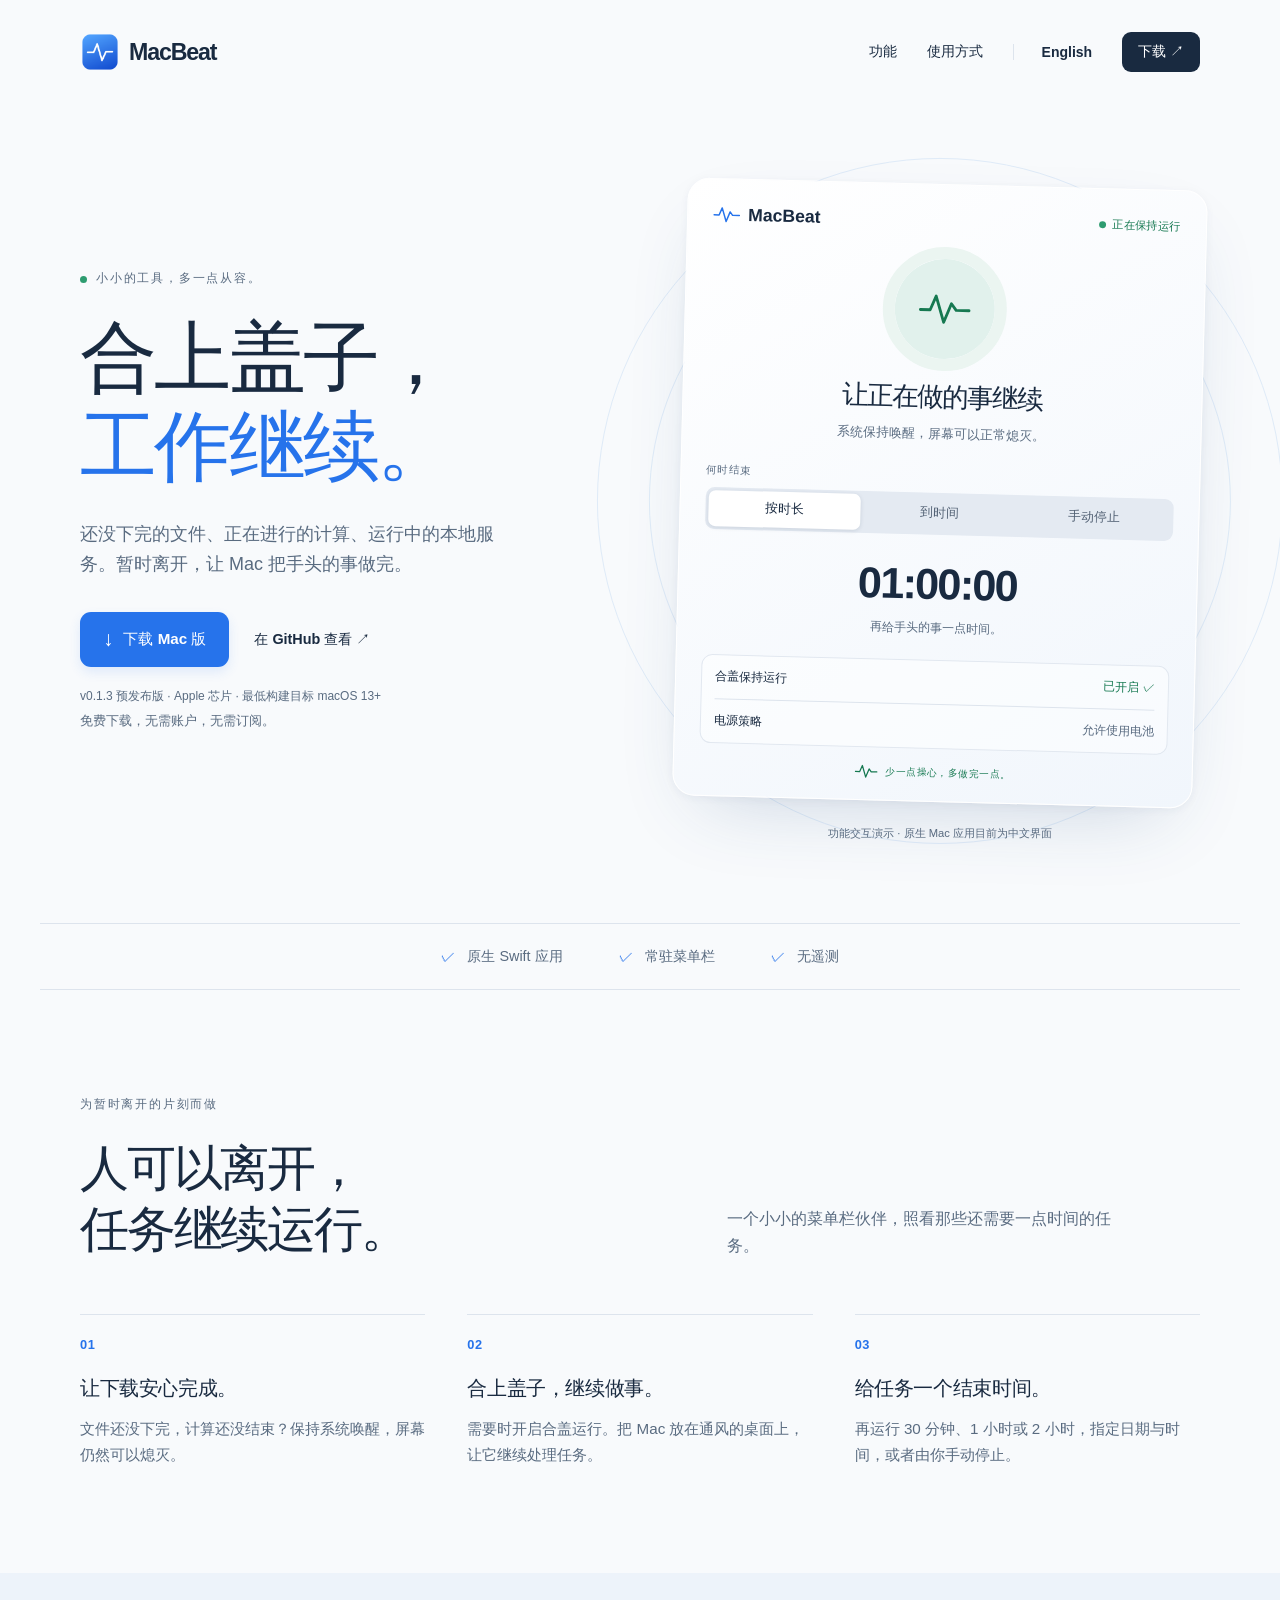
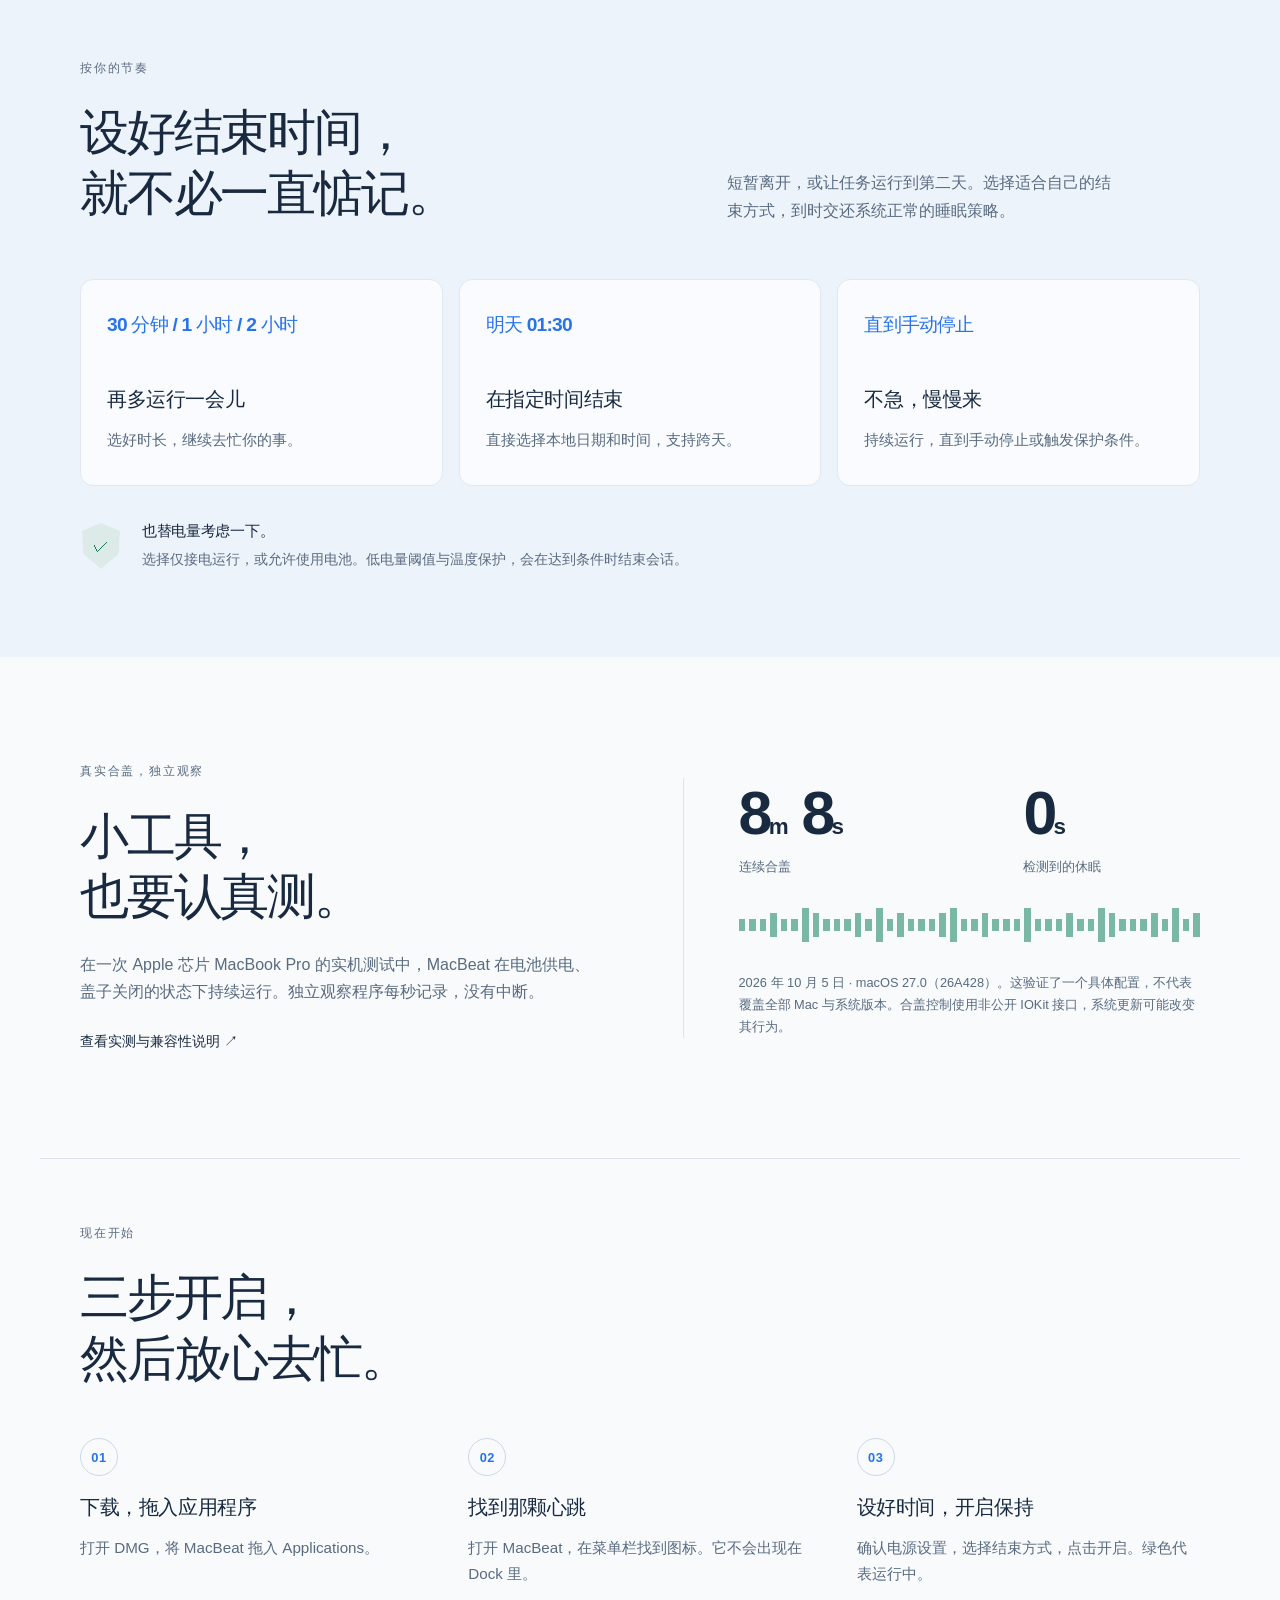
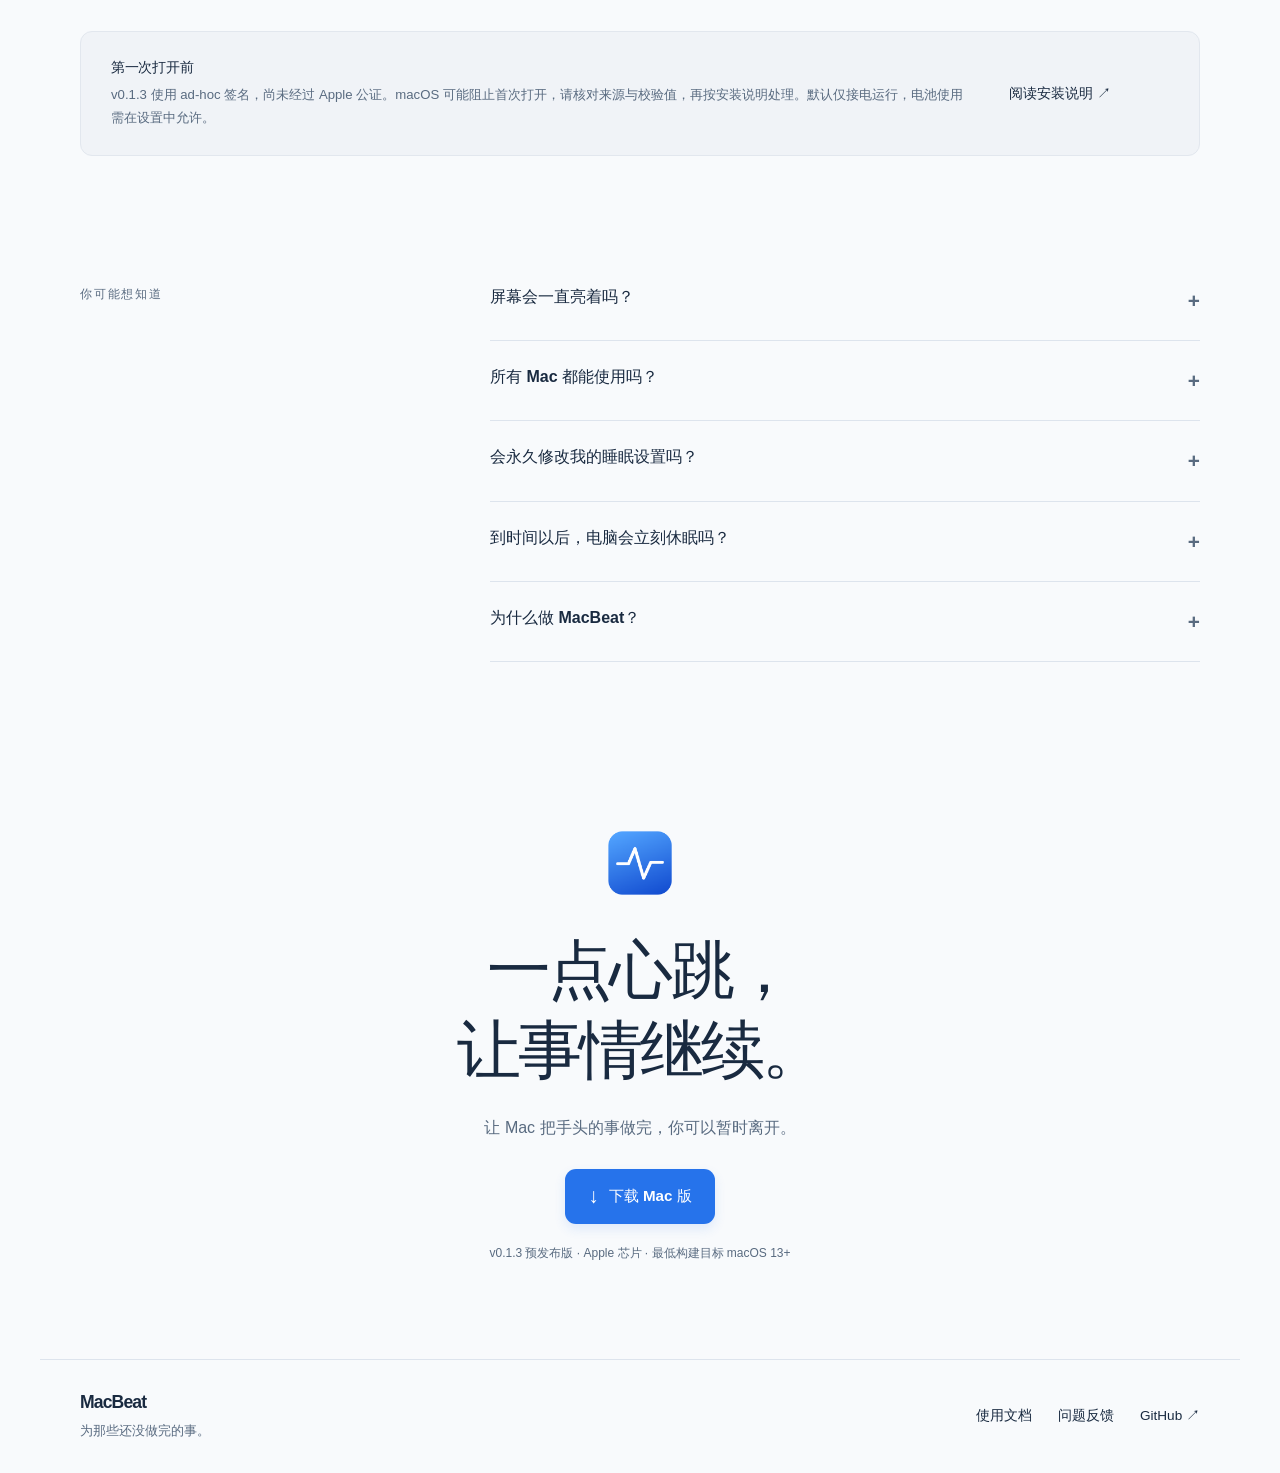
==== website/zh.html @ aaf1e697 "Add English documentation and bilingual product website" ====
<!doctype html>
<html lang="zh-CN">
<head>
<meta charset="utf-8">
<meta name="viewport" content="width=device-width, initial-scale=1">
<title>MacBeat — 合上盖子，工作继续。</title>
<meta name="description" content="轻巧的原生 macOS 菜单栏工具。按时长、指定结束时间或手动停止，让 Mac 保持唤醒。下载适用于 Apple 芯片的 MacBeat。">
<meta name="theme-color" content="#f8fafc">
<meta property="og:type" content="website">
<meta property="og:title" content="MacBeat — 合上盖子，工作继续。">
<meta property="og:description" content="轻巧的原生 macOS 菜单栏工具。按时长、指定结束时间或手动停止，让 Mac 保持唤醒。下载适用于 Apple 芯片的 MacBeat。">
<link rel="canonical" href="https://xvshiting.github.io/macbeat/zh.html">
<link rel="alternate" hreflang="en" href="https://xvshiting.github.io/macbeat/">
<link rel="alternate" hreflang="zh-CN" href="https://xvshiting.github.io/macbeat/zh.html">
<link rel="alternate" hreflang="x-default" href="https://xvshiting.github.io/macbeat/">
<link rel="icon" href="assets/icon.png" type="image/png">
<link rel="stylesheet" href="style.css">
<script src="site.js" defer>
</script>
</head>
<body>
<a class="skip" href="#main">跳转到内容</a>
<header class="wrap">
<a class="brand" href="zh.html" aria-label="MacBeat">
<img src="assets/icon.png" alt="" width="40" height="40">MacBeat</a>
<nav aria-label="主导航">
<a href="#features">功能</a>
<a href="#how">使用方式</a>
<a class="language" href="./" lang="en">English</a>
<a class="nav-download" href="#download">下载 <span aria-hidden="true">↗</span>
</a>
</nav>
</header>
<main id="main">
<section class="hero wrap">
<div class="hero-copy">
<p class="eyebrow">
<span class="dot">
</span>小小的工具，多一点从容。</p>
<h1>合上盖子，<br>
<span>工作继续。</span>
</h1>
<p class="lead">还没下完的文件、正在进行的计算、运行中的本地服务。暂时离开，让 Mac 把手头的事做完。</p>
<div class="actions">
<a class="button" href="https://github.com/xvshiting/macbeat/releases/download/v0.1.3/MacBeat-0.1.3-arm64.dmg">
<span aria-hidden="true">↓</span> 下载 Mac 版</a>
<a class="text-link" href="https://github.com/xvshiting/macbeat">在 GitHub 查看 <span aria-hidden="true">↗</span>
</a>
</div>
<p class="meta">v0.1.3 预发布版 · Apple 芯片 · 最低构建目标 macOS 13+</p>
<p class="small">免费下载，无需账户，无需订阅。</p>
</div>
<div class="hero-visual">
<div class="orbit orbit-one">
</div>
<div class="orbit orbit-two">
</div>
<div class="demo">
<div class="demo-top">
<span class="demo-brand">
<svg viewBox="0 0 64 40" fill="none" aria-hidden="true">
<path d="M2 21h12l7-17 10 32 9-23 6 8h16" stroke="currentColor" stroke-width="3.5" stroke-linecap="round" stroke-linejoin="round"/>
</svg>MacBeat</span>
<span class="live">
<span class="dot">
</span>正在保持运行</span>
</div>
<div class="pulse">
<svg viewBox="0 0 64 40" fill="none" aria-hidden="true">
<path d="M2 21h12l7-17 10 32 9-23 6 8h16" stroke="currentColor" stroke-width="3.5" stroke-linecap="round" stroke-linejoin="round"/>
</svg>
</div>
<h2>让正在做的事继续</h2>
<p class="demo-sub">系统保持唤醒，屏幕可以正常熄灭。</p>
<div class="mode-label">何时结束</div>
<div class="modes" role="group" aria-label="何时结束">
<button type="button" aria-pressed="true" data-mode="0">按时长</button>
<button type="button" aria-pressed="false" data-mode="1">到时间</button>
<button type="button" aria-pressed="false" data-mode="2">手动停止</button>
</div>
<div aria-live="polite">
<div class="mode-output" data-output="0">
<strong>01:00:00</strong>
<p>再给手头的事一点时间。</p>
</div>
<div class="mode-output" data-output="1" hidden>
<strong>23:00</strong>
<p>到点就结束，不用惦记着。</p>
</div>
<div class="mode-output" data-output="2" hidden>
<strong>由你决定</strong>
<p>持续运行，直到你手动停止。</p>
</div>
</div>
<div class="demo-settings">
<div>
<span>合盖保持运行</span>
<span class="on">已开启 <span aria-hidden="true">✓</span>
</span>
</div>
<div>
<span>电源策略</span>
<span>允许使用电池</span>
</div>
</div>
<div class="heartbeat-line">
<svg viewBox="0 0 64 40" fill="none" aria-hidden="true">
<path d="M2 21h12l7-17 10 32 9-23 6 8h16" stroke="currentColor" stroke-width="3.5" stroke-linecap="round" stroke-linejoin="round"/>
</svg>
<span>少一点操心，多做完一点。</span>
</div>
</div>
<p class="demo-caption">功能交互演示 · 原生 Mac 应用目前为中文界面</p>
</div>
</section>
<div class="principles wrap">
<span>
<i aria-hidden="true">✓</i>原生 Swift 应用</span>
<span>
<i aria-hidden="true">✓</i>常驻菜单栏</span>
<span>
<i aria-hidden="true">✓</i>无遥测</span>
</div>
<section class="section wrap" id="features">
<div class="section-intro">
<div>
<p class="eyebrow">为暂时离开的片刻而做</p>
<h2>人可以离开，<br>任务继续运行。</h2>
</div>
<p>一个小小的菜单栏伙伴，照看那些还需要一点时间的任务。</p>
</div>
<div class="features">
<article>
<span class="number">01</span>
<h3>让下载安心完成。</h3>
<p>文件还没下完，计算还没结束？保持系统唤醒，屏幕仍然可以熄灭。</p>
</article>
<article>
<span class="number">02</span>
<h3>合上盖子，继续做事。</h3>
<p>需要时开启合盖运行。把 Mac 放在通风的桌面上，让它继续处理任务。</p>
</article>
<article>
<span class="number">03</span>
<h3>给任务一个结束时间。</h3>
<p>再运行 30 分钟、1 小时或 2 小时，指定日期与时间，或者由你手动停止。</p>
</article>
</div>
</section>
<section class="schedule" id="how">
<div class="wrap">
<div class="section-intro">
<div>
<p class="eyebrow">按你的节奏</p>
<h2>设好结束时间，<br>就不必一直惦记。</h2>
</div>
<p>短暂离开，或让任务运行到第二天。选择适合自己的结束方式，到时交还系统正常的睡眠策略。</p>
</div>
<div class="timecards">
<article>
<span class="number">30 分钟 / 1 小时 / 2 小时</span>
<h3>再多运行一会儿</h3>
<p>选好时长，继续去忙你的事。</p>
</article>
<article>
<span class="number">明天 01:30</span>
<h3>在指定时间结束</h3>
<p>直接选择本地日期和时间，支持跨天。</p>
</article>
<article>
<span class="number">直到手动停止</span>
<h3>不急，慢慢来</h3>
<p>持续运行，直到手动停止或触发保护条件。</p>
</article>
</div>
<div class="protection">
<span class="shield" aria-hidden="true">✓</span>
<div>
<h3>也替电量考虑一下。</h3>
<p>选择仅接电运行，或允许使用电池。低电量阈值与温度保护，会在达到条件时结束会话。</p>
</div>
</div>
</div>
</section>
<section class="test section wrap">
<div>
<p class="eyebrow">真实合盖，独立观察</p>
<h2>小工具，<br>也要认真测。</h2>
<p>在一次 Apple 芯片 MacBook Pro 的实机测试中，MacBeat 在电池供电、盖子关闭的状态下持续运行。独立观察程序每秒记录，没有中断。</p>
<a class="text-link" href="https://github.com/xvshiting/macbeat/blob/main/README.zh-CN.md#兼容性与实测">查看实测与兼容性说明 ↗</a>
</div>
<div class="test-result">
<div class="stats">
<div>
<strong>8<span>m</span> 8<span>s</span>
</strong>
<p>连续合盖</p>
</div>
<div>
<strong>0<span>s</span>
</strong>
<p>检测到的休眠</p>
</div>
</div>
<div class="signal" aria-hidden="true">
<i>
</i>
<i>
</i>
<i>
</i>
<i>
</i>
<i>
</i>
<i>
</i>
<i>
</i>
<i>
</i>
<i>
</i>
<i>
</i>
<i>
</i>
<i>
</i>
<i>
</i>
<i>
</i>
<i>
</i>
<i>
</i>
<i>
</i>
<i>
</i>
<i>
</i>
<i>
</i>
<i>
</i>
<i>
</i>
<i>
</i>
<i>
</i>
<i>
</i>
<i>
</i>
<i>
</i>
<i>
</i>
<i>
</i>
<i>
</i>
<i>
</i>
<i>
</i>
<i>
</i>
<i>
</i>
<i>
</i>
<i>
</i>
<i>
</i>
<i>
</i>
<i>
</i>
<i>
</i>
<i>
</i>
<i>
</i>
<i>
</i>
<i>
</i>
</div>
<p class="test-note">2026 年 10 月 5 日 · macOS 27.0（26A428）。这验证了一个具体配置，不代表覆盖全部 Mac 与系统版本。合盖控制使用非公开 IOKit 接口，系统更新可能改变其行为。</p>
</div>
</section>
<section class="installation wrap" id="download">
<p class="eyebrow">现在开始</p>
<h2>三步开启，<br>然后放心去忙。</h2>
<div class="steps">
<article>
<span class="number">01</span>
<h3>下载，拖入应用程序</h3>
<p>打开 DMG，将 MacBeat 拖入 Applications。</p>
</article>
<article>
<span class="number">02</span>
<h3>找到那颗心跳</h3>
<p>打开 MacBeat，在菜单栏找到图标。它不会出现在 Dock 里。</p>
</article>
<article>
<span class="number">03</span>
<h3>设好时间，开启保持</h3>
<p>确认电源设置，选择结束方式，点击开启。绿色代表运行中。</p>
</article>
</div>
<aside class="notice">
<div>
<h3>第一次打开前</h3>
<p>v0.1.3 使用 ad-hoc 签名，尚未经过 Apple 公证。macOS 可能阻止首次打开，请核对来源与校验值，再按安装说明处理。默认仅接电运行，电池使用需在设置中允许。</p>
</div>
<a class="text-link" href="https://github.com/xvshiting/macbeat/blob/main/README.zh-CN.md#下载与安装">阅读安装说明 ↗</a>
</aside>
</section>
<section class="faq section wrap">
<p class="eyebrow">你可能想知道</p>
<div>
<details>
<summary>屏幕会一直亮着吗？<span aria-hidden="true">+</span>
</summary>
<p>不会。MacBeat 保持系统唤醒，屏幕仍可正常熄灭。屏幕变黑本身不代表任务已经停止。</p>
</details>
<details>
<summary>所有 Mac 都能使用吗？<span aria-hidden="true">+</span>
</summary>
<p>目前提供 Apple 芯片版本，最低构建目标为 macOS 13。合盖运行已在一台 MacBook Pro 的具体配置上实测；其他系统和配置仍需验证，暂未发布 Intel 安装包。</p>
</details>
<details>
<summary>会永久修改我的睡眠设置吗？<span aria-hidden="true">+</span>
</summary>
<p>MacBeat 不执行 pmset disablesleep，也不写入持久电源设置。会话使用临时请求，并配有辅助与恢复进程。合盖控制涉及共享系统状态，请避免同时运行多个合盖控制工具。</p>
</details>
<details>
<summary>到时间以后，电脑会立刻休眠吗？<span aria-hidden="true">+</span>
</summary>
<p>MacBeat 会释放自己的保持请求，让系统恢复正常的睡眠策略，不会强制电脑立即睡眠。</p>
</details>
<details>
<summary>为什么做 MacBeat？<span aria-hidden="true">+</span>
</summary>
<p>原本以为这类需求已经有成熟应用能满足。试过之后，还是想要一个更贴合自己习惯的工具：轻巧地待在菜单栏，清楚地设定结束时间，合盖是否有效也能亲自验证。于是，我们自己做了 MacBeat。</p>
</details>
</div>
</section>
<section class="closing wrap">
<img src="assets/icon.png" alt="" width="72" height="72">
<h2>一点心跳，<br>让事情继续。</h2>
<p>让 Mac 把手头的事做完，你可以暂时离开。</p>
<a class="button" href="https://github.com/xvshiting/macbeat/releases/download/v0.1.3/MacBeat-0.1.3-arm64.dmg">
<span aria-hidden="true">↓</span> 下载 Mac 版</a>
<p class="meta">v0.1.3 预发布版 · Apple 芯片 · 最低构建目标 macOS 13+</p>
</section>
</main>
<footer class="wrap">
<div>
<a class="brand" href="zh.html">MacBeat</a>
<p>为那些还没做完的事。</p>
</div>
<div>
<a href="https://github.com/xvshiting/macbeat/blob/main/README.zh-CN.md">使用文档</a>
<a href="https://github.com/xvshiting/macbeat/issues">问题反馈</a>
<a href="https://github.com/xvshiting/macbeat">GitHub ↗</a>
</div>
</footer>
</body>
</html>
---- website/style.css ----
:root {
  color-scheme:light;
  --ink:#192a40;
  --muted:#596b80;
  --blue:#2673eb;
  --line:#dde4ed;
  --paper:#f8fafc;
  --green:#167951;
  font-family:-apple-system,BlinkMacSystemFont,"Segoe UI",sans-serif;
  color:var(--ink);
  background:var(--paper);
  font-synthesis:none;
  scroll-behavior:smooth;
}
* {
  box-sizing:border-box;
}
body {
  margin:0;
}
a {
  color:inherit;
  text-decoration:none;
}
button {
  font:inherit;
}
button,a,summary {
  -webkit-tap-highlight-color:transparent;
}
a:focus-visible,button:focus-visible,summary:focus-visible {
  outline:3px solid var(--blue);
  outline-offset:5px;
}
::selection {
  background:#cfe2ff;
}
p {
  line-height:1.7;
  margin:0;
}
h1,h2,h3 {
  margin:0;
  font-weight:650;
}
h2 {
  font-size:clamp(2rem,3.8vw,3.25rem);
  letter-spacing:-.045em;
  line-height:1.12;
}
h3 {
  font-size:1.22rem;
  letter-spacing:-.02em;
}
svg {
  display:block;
}
.wrap {
  max-width:1200px;
  margin-inline:auto;
  padding-inline:40px;
}
.skip {
  position:fixed;
  top:-100px;
  left:16px;
  z-index:99;
  background:white;
  padding:16px;
}
.skip:focus {
  top:12px;
}
header {
  height:104px;
  display:flex;
  justify-content:space-between;
  align-items:center;
  gap:24px;
}
.brand {
  display:inline-flex;
  align-items:center;
  gap:9px;
  font-size:1.45rem;
  font-weight:700;
  letter-spacing:-.05em;
}
.brand img {
  border-radius:10px;
}
nav {
  display:flex;
  align-items:center;
  gap:30px;
  font-size:.875rem;
  font-weight:550;
}
nav a:hover,.text-link:hover,footer a:hover {
  color:var(--blue);
}
nav .language {
  border-left:1px solid var(--line);
  padding-left:28px;
}
.nav-download {
  background:var(--ink);
  color:white;
  border-radius:9px;
  padding:11px 16px;
}
.nav-download:hover {
  background:#304763;
  color:white;
}
.hero {
  display:grid;
  grid-template-columns:1.07fr 1fr;
  align-items:center;
  gap:44px;
  min-height:700px;
  padding-block:55px 80px;
}
.eyebrow {
  font-size:.75rem;
  letter-spacing:.15em;
  line-height:1.6;
  font-weight:650;
  color:var(--muted);
  margin-bottom:24px;
}
.hero .eyebrow {
  display:flex;
  align-items:center;
  gap:9px;
}
.dot {
  display:inline-block;
  width:7px;
  height:7px;
  border-radius:50%;
  background:#2e9c70;
  flex-shrink:0;
}
h1 {
  font-size:clamp(3.8rem,6.3vw,5.4rem);
  line-height:1.01;
  letter-spacing:-.045em;
}
h1 span {
  color:var(--blue);
}
.lead {
  font-size:1.125rem;
  max-width:430px;
  margin-top:28px;
  color:var(--muted);
}
.actions {
  display:flex;
  align-items:center;
  gap:25px;
  flex-wrap:wrap;
  margin-top:32px;
}
.button {
  display:inline-flex;
  align-items:center;
  justify-content:center;
  gap:10px;
  background:var(--blue);
  color:white;
  border:1px solid transparent;
  border-radius:11px;
  padding:16px 22px;
  font-size:.95rem;
  font-weight:600;
  box-shadow:0 5px 12px #2673eb1f;
  transition:background .2s,transform .2s;
}
.button:hover {
  background:#145fd2;
  transform:translateY(-2px);
}
.button span {
  font-size:1.3rem;
  line-height:1;
}
.text-link {
  font-size:.9rem;
  font-weight:600;
  line-height:1.6;
}
.meta {
  font-size:.75rem;
  color:var(--muted);
  margin-top:19px;
}
.small {
  font-size:.8rem;
  color:var(--muted);
  margin-top:4px;
}
.hero-visual {
  position:relative;
  padding:25px 0 0;
}
.orbit {
  position:absolute;
  border:1px solid #dfebf8;
  border-radius:50%;
  z-index:-1;
  pointer-events:none;
  top:50%;
  left:50%;
  transform:translate(-50%,-50%);
}
.orbit-one {
  width:112%;
  aspect-ratio:1;
}
.orbit-two {
  width:132%;
  aspect-ratio:1;
}
.demo {
  position:relative;
  background:linear-gradient(150deg,#fff 0%,#f1f6fc 100%);
  border:1px solid white;
  box-shadow:0 30px 80px -30px #294f813b,0 2px 8px #2541630d;
  border-radius:22px;
  padding:25px 25px 20px;
  transform:rotate(1.5deg);
}
.demo-top {
  display:flex;
  justify-content:space-between;
  align-items:center;
  gap:10px;
}
.demo-brand {
  display:flex;
  align-items:center;
  gap:8px;
  font-weight:650;
  font-size:1.1rem;
}
.demo-brand svg {
  width:27px;
  color:var(--blue);
}
.live {
  display:flex;
  align-items:center;
  gap:6px;
  color:var(--green);
  font-size:.65rem;
  letter-spacing:.04em;
  font-weight:650;
}
.pulse {
  width:100px;
  height:100px;
  border-radius:50%;
  display:grid;
  place-items:center;
  margin:28px auto 22px;
  background:#e1f1ec;
  outline:12px solid #ebf5f1;
  color:var(--green);
}
.pulse svg {
  width:52px;
}
.demo h2 {
  text-align:center;
  font-size:1.65rem;
  letter-spacing:-.04em;
}
.demo-sub {
  font-size:.8rem;
  text-align:center;
  color:var(--muted);
  margin:9px 0 24px;
}
.mode-label {
  font-size:.65rem;
  font-weight:650;
  letter-spacing:.1em;
  color:var(--muted);
  margin-bottom:10px;
}
.modes {
  display:flex;
  padding:3px;
  background:#e4eaf2;
  border-radius:9px;
  gap:3px;
}
.modes button {
  padding:9px 6px;
  flex:1;
  border:0;
  background:transparent;
  color:#526174;
  border-radius:7px;
  cursor:pointer;
  font-size:.8rem;
  min-height:36px;
}
.modes button[aria-pressed=true] {
  background:#fff;
  color:var(--ink);
  box-shadow:0 1px 4px #0f2b4520;
  font-weight:600;
}
.mode-output {
  text-align:center;
  padding:22px 0;
}
.mode-output strong {
  font-size:2.7rem;
  letter-spacing:-.04em;
  line-height:1.25;
  font-weight:550;
  font-variant-numeric:tabular-nums;
}
.mode-output p {
  font-size:.75rem;
  color:var(--muted);
  margin-top:7px;
}
.demo-settings {
  border:1px solid #e2e8f0;
  background:#ffffff70;
  border-radius:11px;
  padding:0 13px;
}
.demo-settings>div {
  display:flex;
  justify-content:space-between;
  gap:10px;
  padding:13px 0;
  font-size:.75rem;
}
.demo-settings>div+div {
  border-top:1px solid var(--line);
}
.demo-settings>div>span:last-child {
  color:var(--muted);
}
.demo-settings .on {
  color:var(--green)!important;
}
.heartbeat-line {
  display:flex;
  align-items:center;
  justify-content:center;
  gap:8px;
  margin-top:17px;
  color:var(--green);
  font-size:.6rem;
  font-weight:650;
  letter-spacing:.05em;
}
.heartbeat-line svg {
  width:23px;
}
.demo-caption {
  font-size:.7rem;
  color:var(--muted);
  text-align:center;
  margin-top:22px;
  position:relative;
}
.principles {
  display:flex;
  gap:56px;
  border-top:1px solid var(--line);
  border-bottom:1px solid var(--line);
  padding-block:23px;
  justify-content:center;
}
.principles span {
  display:flex;
  align-items:center;
  gap:12px;
  font-size:.9rem;
  color:var(--muted);
}
.principles i {
  font-style:normal;
  color:var(--blue);
}
.section {
  padding-block:105px;
}
.section-intro {
  display:grid;
  grid-template-columns:1.2fr 1fr;
  align-items:end;
  gap:80px;
  margin-bottom:55px;
}
.section-intro>p {
  color:var(--muted);
  max-width:390px;
}
.features {
  display:grid;
  grid-template-columns:repeat(3,1fr);
  gap:42px;
}
.features article {
  border-top:1px solid var(--line);
  padding-top:22px;
}
.number {
  display:block;
  font-size:.8rem;
  letter-spacing:.04em;
  font-weight:600;
  color:var(--blue);
  margin-bottom:23px;
}
.features p,.timecards p,.steps p {
  font-size:.95rem;
  color:var(--muted);
  margin-top:14px;
}
.schedule {
  padding-block:86px;
  background:#edf3fa;
}
.timecards {
  display:grid;
  grid-template-columns:repeat(3,1fr);
  gap:16px;
}
.timecards article {
  padding:32px 26px;
  background:#f9fbfe;
  border:1px solid #e1e8f1;
  border-radius:13px;
}
.timecards .number {
  font-size:1.4rem;
  letter-spacing:-.04em;
  min-height:32px;
  margin-bottom:42px;
}
.protection {
  display:flex;
  align-items:center;
  gap:20px;
  padding-top:35px;
  max-width:850px;
}
.shield {
  display:grid;
  place-items:center;
  width:42px;
  height:46px;
  background:#ddebe8;
  color:var(--green);
  clip-path:polygon(50% 0%,95% 17%,92% 67%,50% 100%,8% 67%,5% 17%);
  flex-shrink:0;
}
.protection h3 {
  font-size:.95rem;
}
.protection p {
  font-size:.875rem;
  color:var(--muted);
  margin-top:6px;
}
.test {
  display:grid;
  grid-template-columns:1fr 1fr;
  gap:85px;
  align-items:center;
}
.test>div>p:not(.eyebrow) {
  color:var(--muted);
  margin:24px 0;
}
.test-result {
  border-left:1px solid var(--line);
  padding-left:55px;
}
.stats {
  display:grid;
  grid-template-columns:1.5fr 1fr;
  gap:20px;
}
.stats strong {
  font-size:3.8rem;
  letter-spacing:-.06em;
  font-weight:550;
  white-space:nowrap;
}
.stats strong span {
  font-size:1.4rem;
  letter-spacing:-.02em;
}
.stats p {
  font-size:.8rem;
  color:var(--muted);
  margin-top:8px;
}
.signal {
  display:flex;
  gap:4px;
  align-items:center;
  margin:30px 0;
  height:35px;
}
.signal i {
  display:block;
  flex:1;
  background:#63ad93;
  height:12px;
  opacity:.85;
}
.signal i:nth-child(4n) {
  height:24px;
}
.signal i:nth-child(7n) {
  height:34px;
}
.test-result .test-note {
  font-size:.8rem;
  line-height:1.7;
  margin-bottom:0!important;
}
.installation {
  padding-block:65px;
  border-top:1px solid var(--line);
}
.steps {
  display:grid;
  grid-template-columns:repeat(3,1fr);
  gap:45px;
  margin-top:50px;
}
.steps .number {
  border:1px solid #cdd9e7;
  display:inline-flex;
  width:38px;
  height:38px;
  border-radius:50%;
  align-items:center;
  justify-content:center;
  margin-bottom:18px;
}
.notice {
  display:flex;
  gap:35px;
  align-items:center;
  background:#f0f3f7;
  border:1px solid #e2e7ee;
  padding:26px 30px;
  border-radius:12px;
  margin-top:44px;
}
.notice h3 {
  font-size:.9rem;
}
.notice p {
  font-size:.825rem;
  color:var(--muted);
  margin-top:7px;
}
.notice>a {
  min-width:160px;
}
.faq {
  display:grid;
  grid-template-columns:1fr 2fr;
  gap:55px;
  padding-top:40px;
}
.faq .eyebrow {
  margin-top:24px;
}
.faq details {
  border-bottom:1px solid var(--line);
}
.faq summary {
  list-style:none;
  display:flex;
  justify-content:space-between;
  gap:25px;
  padding:24px 0;
  font-size:1rem;
  font-weight:550;
  cursor:pointer;
  line-height:1.5;
}
.faq summary::-webkit-details-marker {
  display:none;
}
.faq summary span {
  font-size:1.3rem;
  color:var(--muted);
}
.faq details[open] summary span {
  transform:rotate(45deg);
}
.faq details p {
  font-size:.95rem;
  color:var(--muted);
  padding-bottom:25px;
}
.closing {
  text-align:center;
  padding-block:60px 95px;
}
.closing img {
  border-radius:18px;
  margin-bottom:27px;
}
.closing h2 {
  font-size:clamp(2.8rem,5vw,4rem);
}
.closing>p:not(.meta) {
  color:var(--muted);
  margin-top:24px;
}
.closing .button {
  margin-top:28px;
}
footer {
  border-top:1px solid var(--line);
  padding-block:32px;
  display:flex;
  align-items:center;
  justify-content:space-between;
  gap:25px;
}
footer .brand {
  font-size:1.1rem;
}
footer p {
  font-size:.8rem;
  color:var(--muted);
  margin-top:7px;
}
footer>div:last-child {
  display:flex;
  gap:26px;
  font-size:.85rem;
}
html[lang=zh-CN] h1 {
  font-size:clamp(3.6rem,6vw,5rem);
  line-height:1.16;
  letter-spacing:-.035em;
}
html[lang=zh-CN] h2 {
  line-height:1.25;
}
html[lang=zh-CN] .hero {
  min-height:720px;
}
html[lang=zh-CN] .live {
  font-size:.7rem;
}
html[lang=zh-CN] .timecards .number {
  font-size:1.2rem;
}
@media(min-width:1400px) {
  .hero {
    min-height:760px;
    gap:80px;
  }
}
@media(max-width:1000px) {
  .wrap {
    padding-inline:28px;
  }
  .hero {
    gap:30px;
  }
  h1 {
    font-size:4rem;
  }
  .hero .eyebrow {
    font-size:.65rem;
    letter-spacing:.1em;
  }
  .demo {
    padding:22px 18px;
  }
  .demo h2 {
    font-size:1.4rem;
  }
  .live {
    font-size:.55rem;
  }
  .section-intro {
    gap:45px;
  }
  .test {
    gap:35px;
  }
  .test-result {
    padding-left:30px;
  }
  .stats strong {
    font-size:3.1rem;
  }
  .principles {
    gap:28px;
  }
  .orbit-two {
    width:110%;
  }
}
@media(max-width:760px) {
  .wrap {
    padding-inline:24px;
  }
  header {
    height:84px;
  }
  .brand {
    font-size:1.3rem;
  }
  nav {
    gap:15px;
  }
  nav>a:nth-child(-n+2) {
    display:none;
  }
  nav .language {
    padding-left:0;
    border:0;
  }
  .nav-download {
    padding:9px 12px;
  }
  .hero {
    grid-template-columns:1fr;
    gap:40px;
    padding-block:35px 50px;
  }
  .hero-copy {
    max-width:520px;
  }
  .hero .eyebrow {
    font-size:.7rem;
  }
  h1 {
    font-size:clamp(3.4rem,11.5vw,5rem);
  }
  .lead {
    font-size:1.05rem;
  }
  .hero-visual {
    max-width:420px;
    width:100%;
    margin:auto;
    padding-top:15px;
  }
  .demo {
    transform:none;
    padding:24px;
  }
  .demo h2 {
    font-size:1.6rem;
  }
  .live {
    font-size:.6rem;
  }
  .orbit {
    display:none;
  }
  .principles {
    gap:13px;
    padding-block:20px;
    flex-wrap:wrap;
  }
  .principles span {
    font-size:.75rem;
    gap:6px;
  }
  .section {
    padding-block:65px;
  }
  .section-intro {
    grid-template-columns:1fr;
    gap:22px;
    margin-bottom:36px;
  }
  .section-intro>p {
    max-width:100%;
  }
  .features {
    grid-template-columns:1fr;
    gap:30px;
  }
  .features .number {
    margin-bottom:15px;
  }
  .features p {
    margin-top:10px;
  }
  .schedule {
    padding-block:60px;
  }
  .timecards {
    grid-template-columns:1fr;
    gap:14px;
  }
  .timecards article {
    padding:25px;
  }
  .timecards .number {
    margin-bottom:22px;
    min-height:auto;
  }
  .timecards p {
    margin-top:8px;
  }
  .test {
    grid-template-columns:1fr;
    gap:30px;
  }
  .test-result {
    border:0;
    border-top:1px solid var(--line);
    padding:30px 0 0;
  }
  .stats strong {
    font-size:3.8rem;
  }
  .test-result .test-note {
    margin-bottom:0;
  }
  .installation {
    padding-block:50px;
  }
  .steps {
    grid-template-columns:1fr;
    gap:30px;
    margin-top:35px;
  }
  .steps .number {
    margin-bottom:12px;
  }
  .steps p {
    margin-top:8px;
  }
  .notice {
    flex-direction:column;
    align-items:start;
    gap:15px;
    padding:24px;
  }
  .faq {
    grid-template-columns:1fr;
    gap:0;
    padding-top:5px;
    padding-bottom:45px;
  }
  .faq .eyebrow {
    margin-bottom:0;
  }
  .closing {
    padding-block:35px 60px;
  }
  footer {
    align-items:flex-start;
    flex-direction:column;
    gap:25px;
  }
  html[lang=zh-CN] h1 {
    font-size:clamp(3.2rem,11.8vw,4.5rem);
  }
  html[lang=zh-CN] .hero {
    min-height:0;
  }
}
@media(prefers-reduced-motion:reduce) {
  :root {
    scroll-behavior:auto;
  }
  *,*::before,*::after {
    transition:none!important;
  }
}
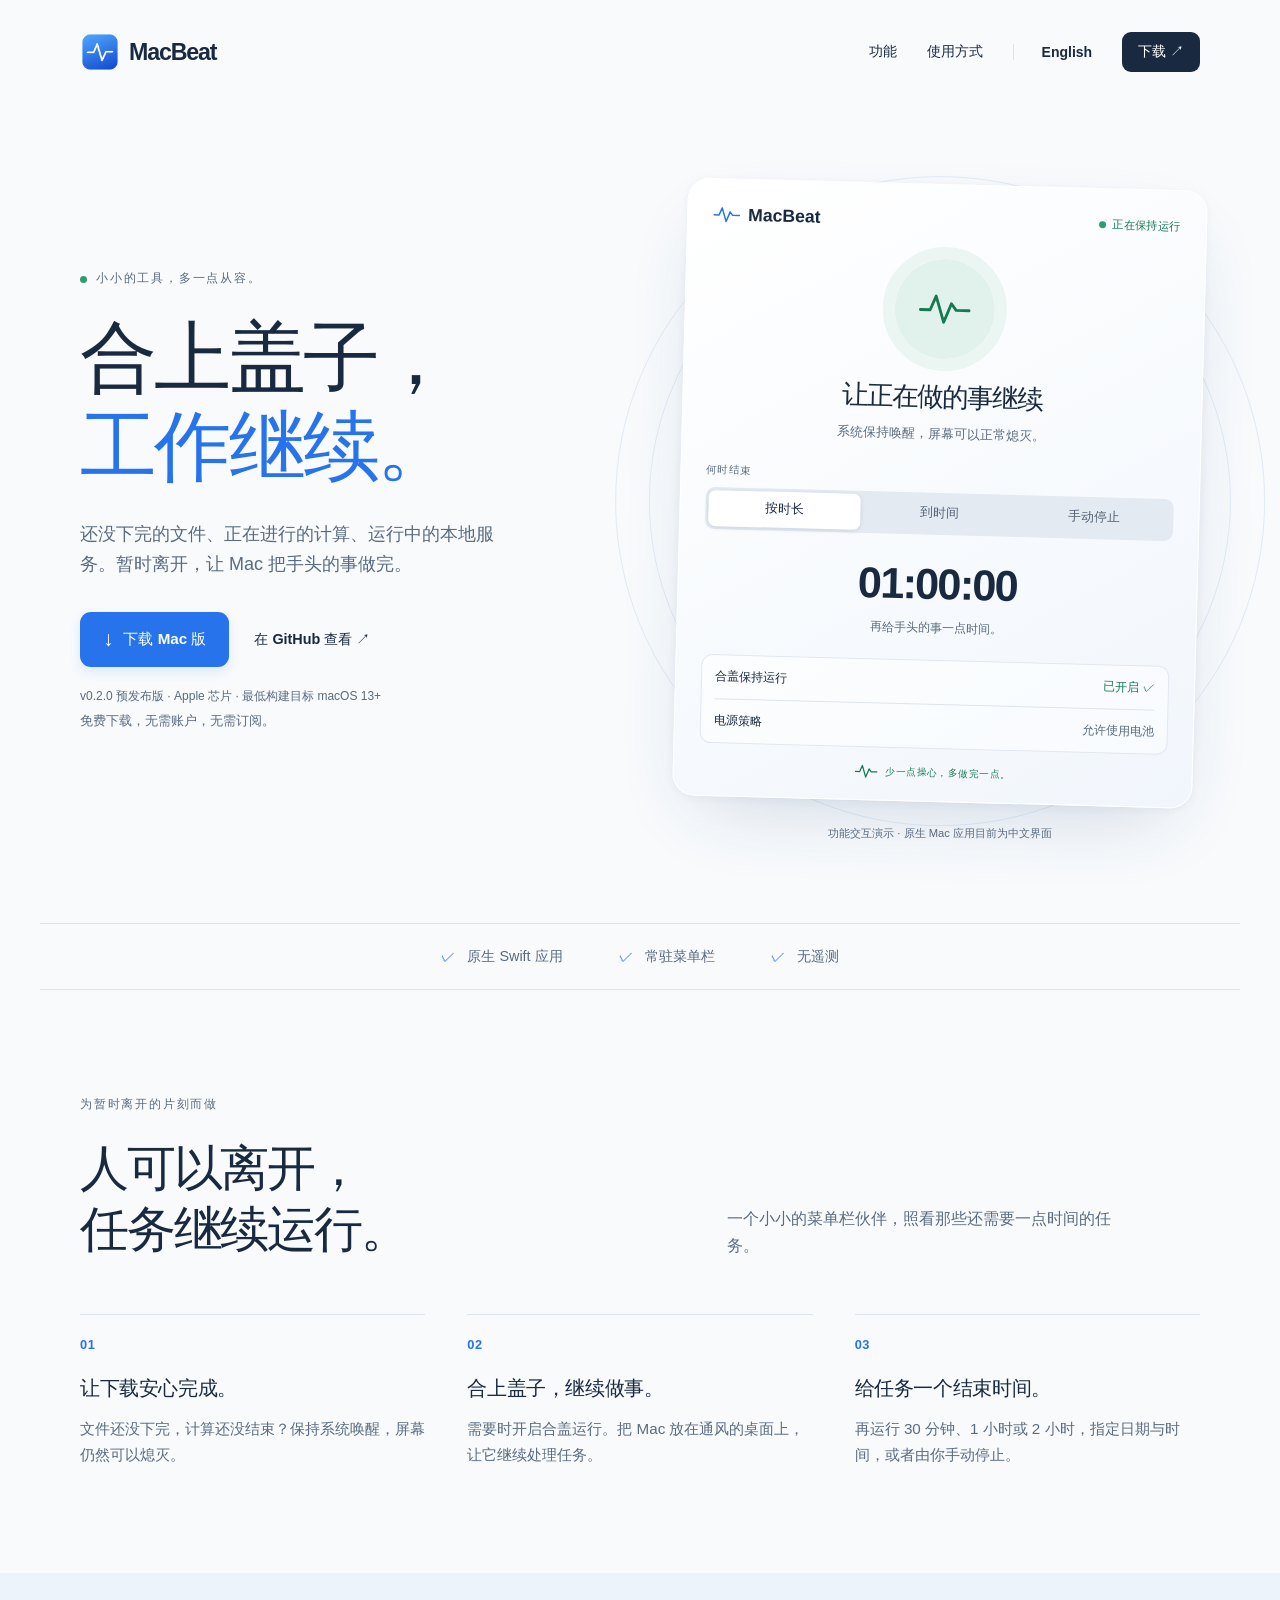
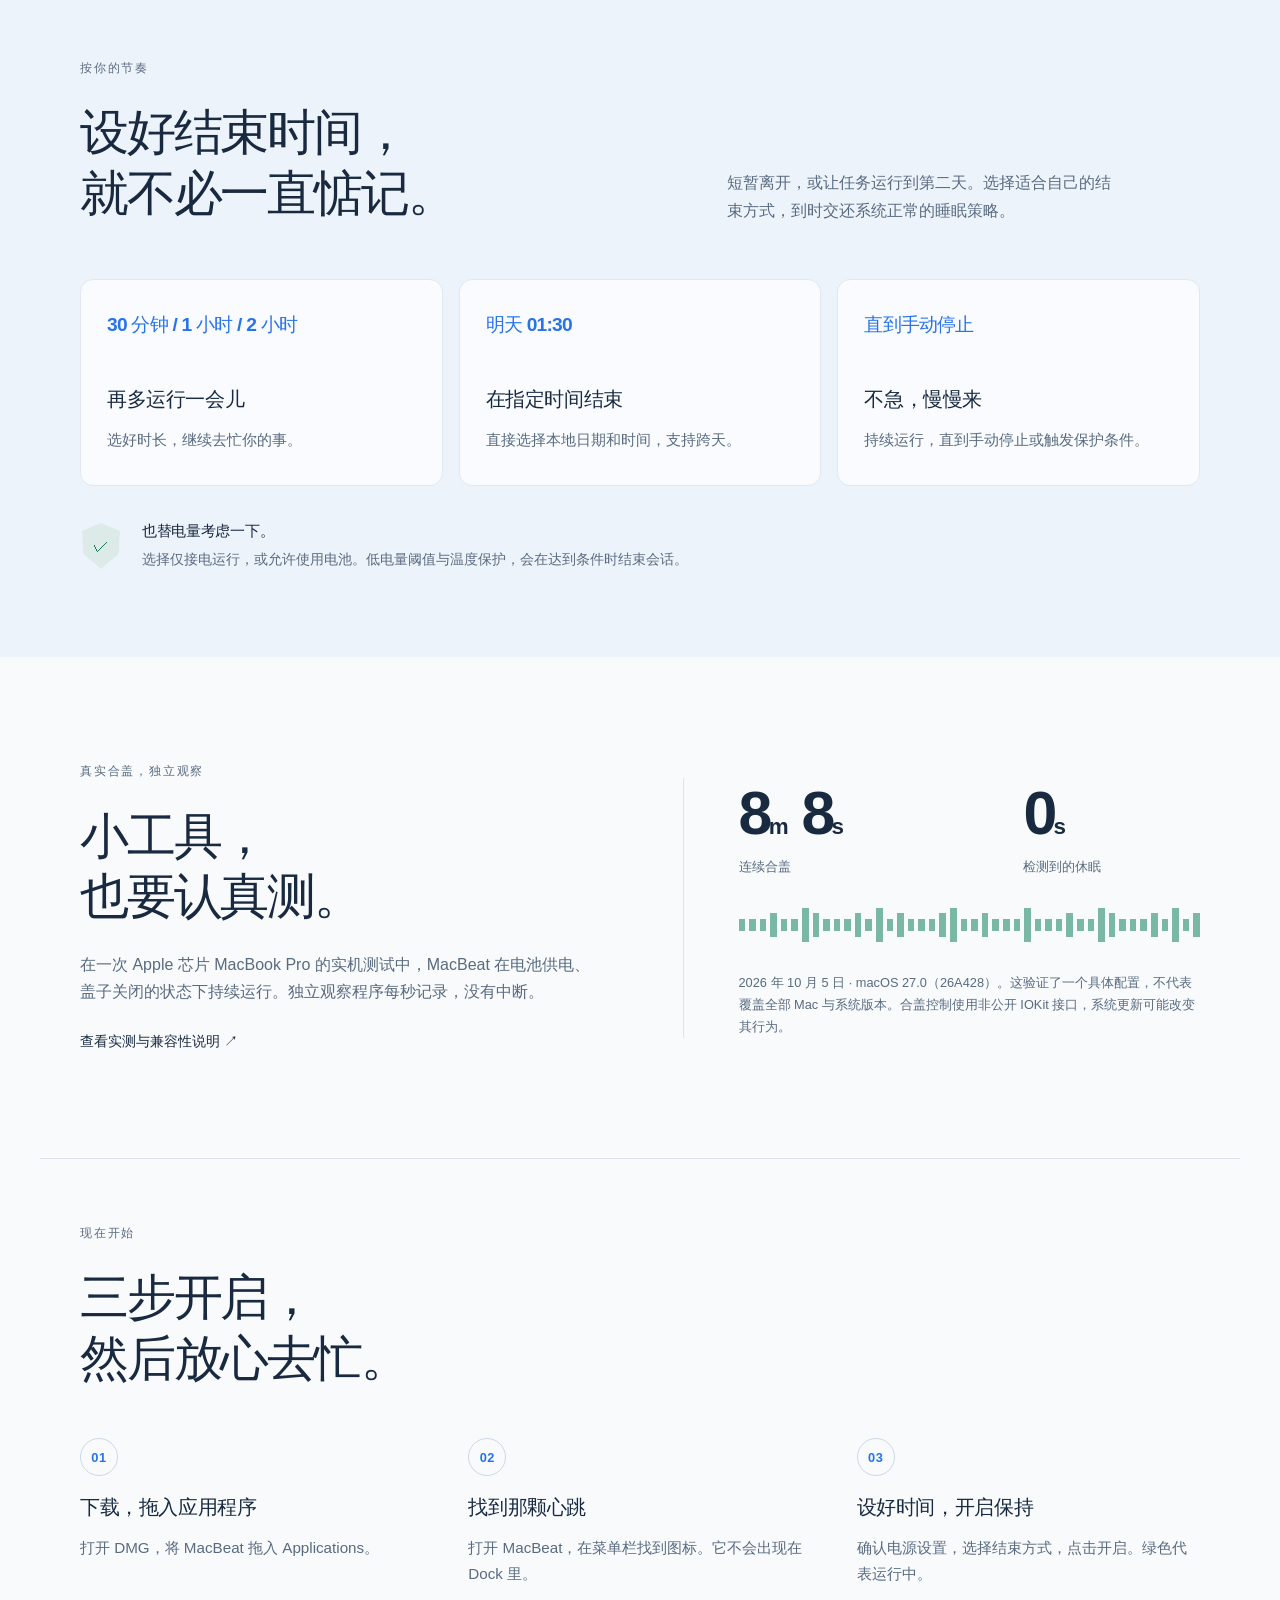
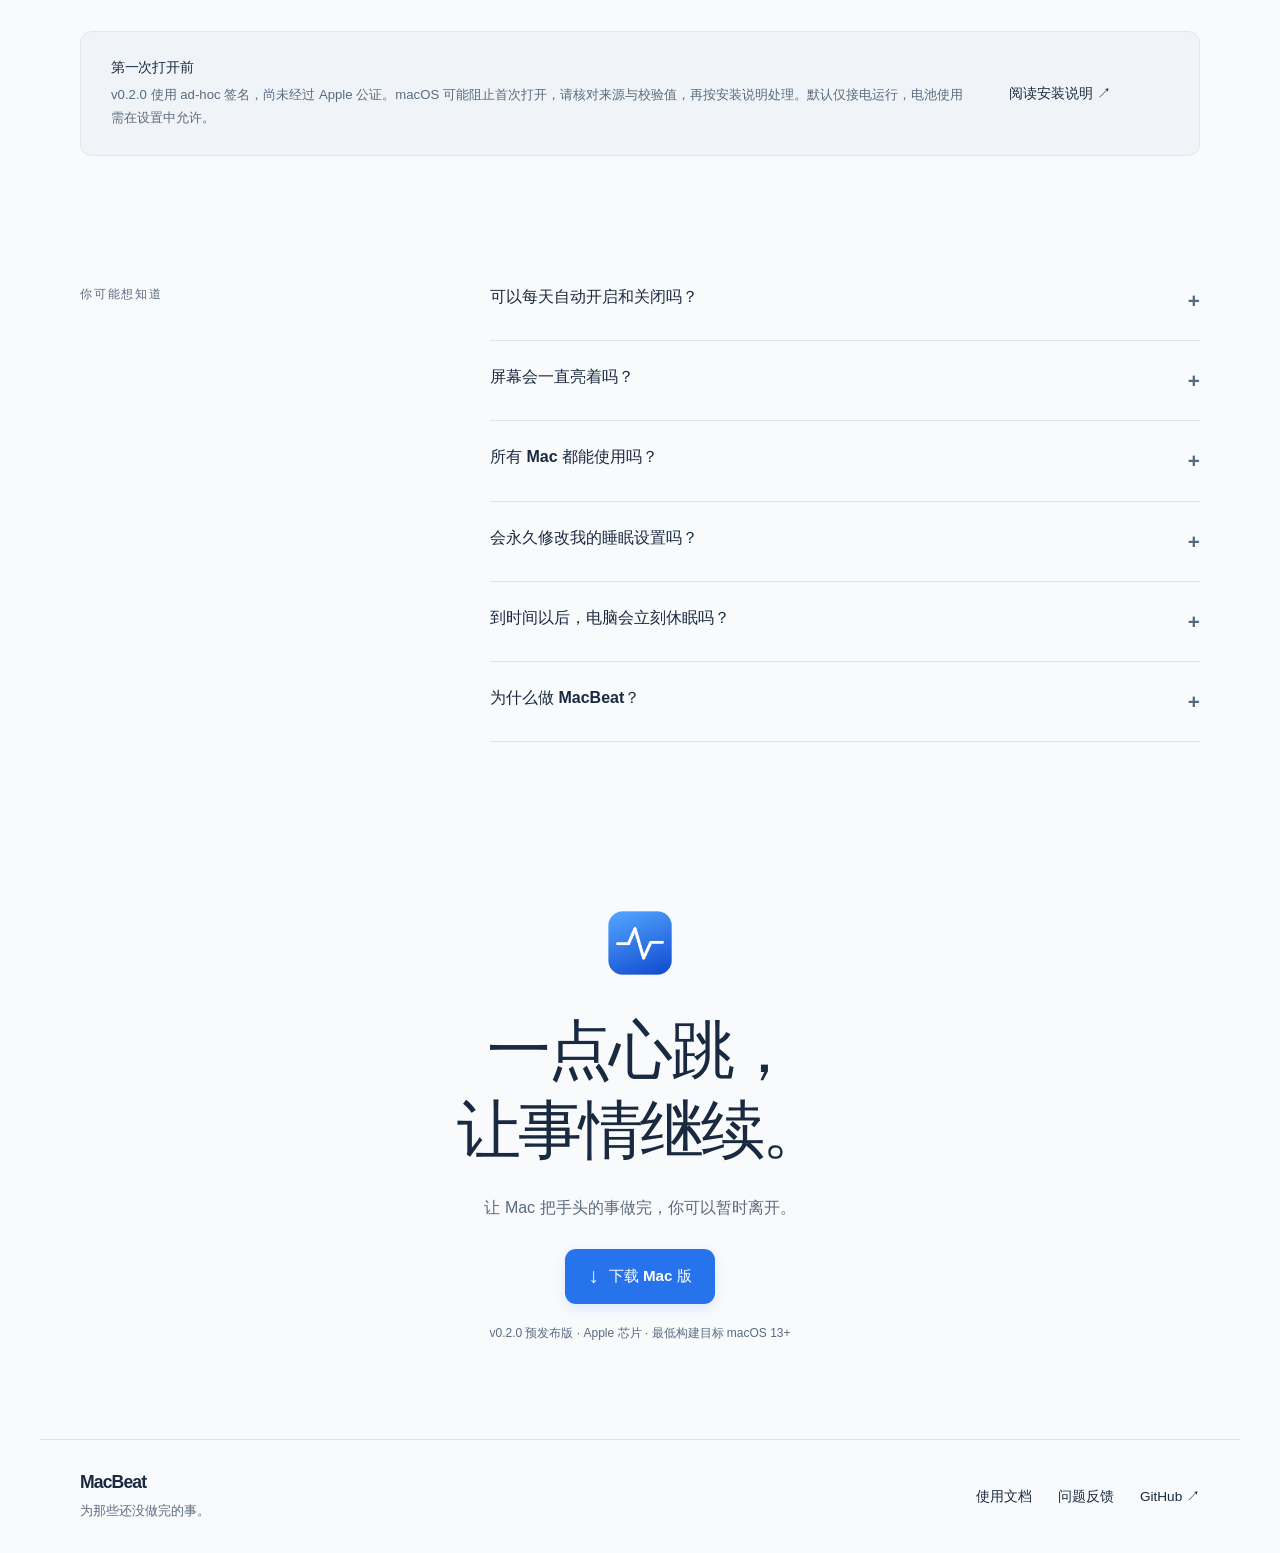
==== commit 4ae9c233: "Add daily automatic start and stop schedules" ====
--- a/website/zh.html
+++ b/website/zh.html
@@ -42,12 +42,12 @@
 </h1>
 <p class="lead">还没下完的文件、正在进行的计算、运行中的本地服务。暂时离开，让 Mac 把手头的事做完。</p>
 <div class="actions">
-<a class="button" href="https://github.com/xvshiting/macbeat/releases/download/v0.1.3/MacBeat-0.1.3-arm64.dmg">
+<a class="button" href="https://github.com/xvshiting/macbeat/releases/download/v0.2.0/MacBeat-0.2.0-arm64.dmg">
 <span aria-hidden="true">↓</span> 下载 Mac 版</a>
 <a class="text-link" href="https://github.com/xvshiting/macbeat">在 GitHub 查看 <span aria-hidden="true">↗</span>
 </a>
 </div>
-<p class="meta">v0.1.3 预发布版 · Apple 芯片 · 最低构建目标 macOS 13+</p>
+<p class="meta">v0.2.0 预发布版 · Apple 芯片 · 最低构建目标 macOS 13+</p>
 <p class="small">免费下载，无需账户，无需订阅。</p>
 </div>
 <div class="hero-visual">
@@ -318,7 +318,7 @@
 <aside class="notice">
 <div>
 <h3>第一次打开前</h3>
-<p>v0.1.3 使用 ad-hoc 签名，尚未经过 Apple 公证。macOS 可能阻止首次打开，请核对来源与校验值，再按安装说明处理。默认仅接电运行，电池使用需在设置中允许。</p>
+<p>v0.2.0 使用 ad-hoc 签名，尚未经过 Apple 公证。macOS 可能阻止首次打开，请核对来源与校验值，再按安装说明处理。默认仅接电运行，电池使用需在设置中允许。</p>
 </div>
 <a class="text-link" href="https://github.com/xvshiting/macbeat/blob/main/README.zh-CN.md#下载与安装">阅读安装说明 ↗</a>
 </aside>
@@ -326,6 +326,7 @@
 <section class="faq section wrap">
 <p class="eyebrow">你可能想知道</p>
 <div>
+<details><summary>可以每天自动开启和关闭吗？<span aria-hidden="true">+</span></summary><p>可以。在设置中开启“每日定时”，选择自动开启和关闭时间并保存，支持跨午夜。需要 MacBeat 正在运行，不能唤醒已休眠或关机的电脑。在尚未执行的时段内唤醒，会补开到结束时间；停止或失败后，本次时段不再重试。已有手动会话时，会跳过本次定时。</p></details>
 <details>
 <summary>屏幕会一直亮着吗？<span aria-hidden="true">+</span>
 </summary>
@@ -357,9 +358,9 @@
 <img src="assets/icon.png" alt="" width="72" height="72">
 <h2>一点心跳，<br>让事情继续。</h2>
 <p>让 Mac 把手头的事做完，你可以暂时离开。</p>
-<a class="button" href="https://github.com/xvshiting/macbeat/releases/download/v0.1.3/MacBeat-0.1.3-arm64.dmg">
+<a class="button" href="https://github.com/xvshiting/macbeat/releases/download/v0.2.0/MacBeat-0.2.0-arm64.dmg">
 <span aria-hidden="true">↓</span> 下载 Mac 版</a>
-<p class="meta">v0.1.3 预发布版 · Apple 芯片 · 最低构建目标 macOS 13+</p>
+<p class="meta">v0.2.0 预发布版 · Apple 芯片 · 最低构建目标 macOS 13+</p>
 </section>
 </main>
 <footer class="wrap">
--- a/website/style.css
+++ b/website/style.css
@@ -220,7 +220,7 @@
   aspect-ratio:1;
 }
 .orbit-two {
-  width:132%;
+  width:125%;
   aspect-ratio:1;
 }
 .demo {
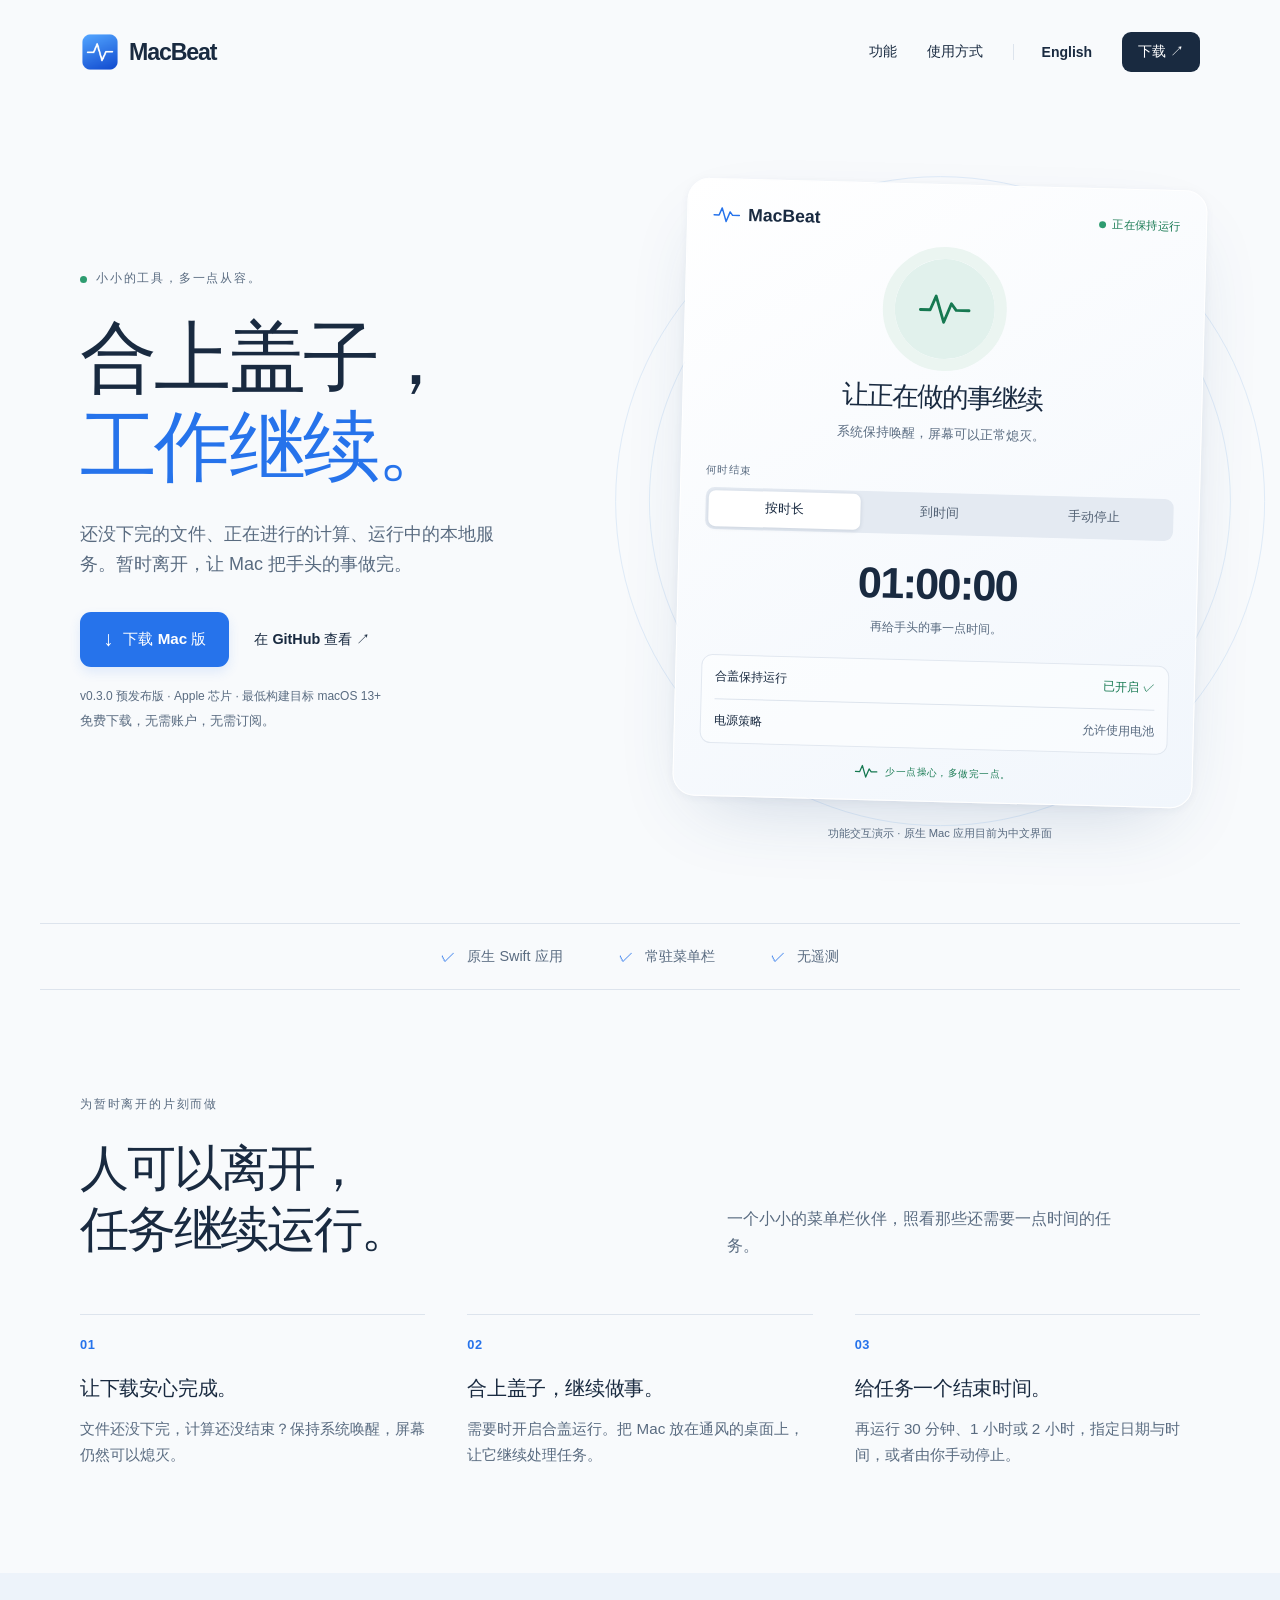
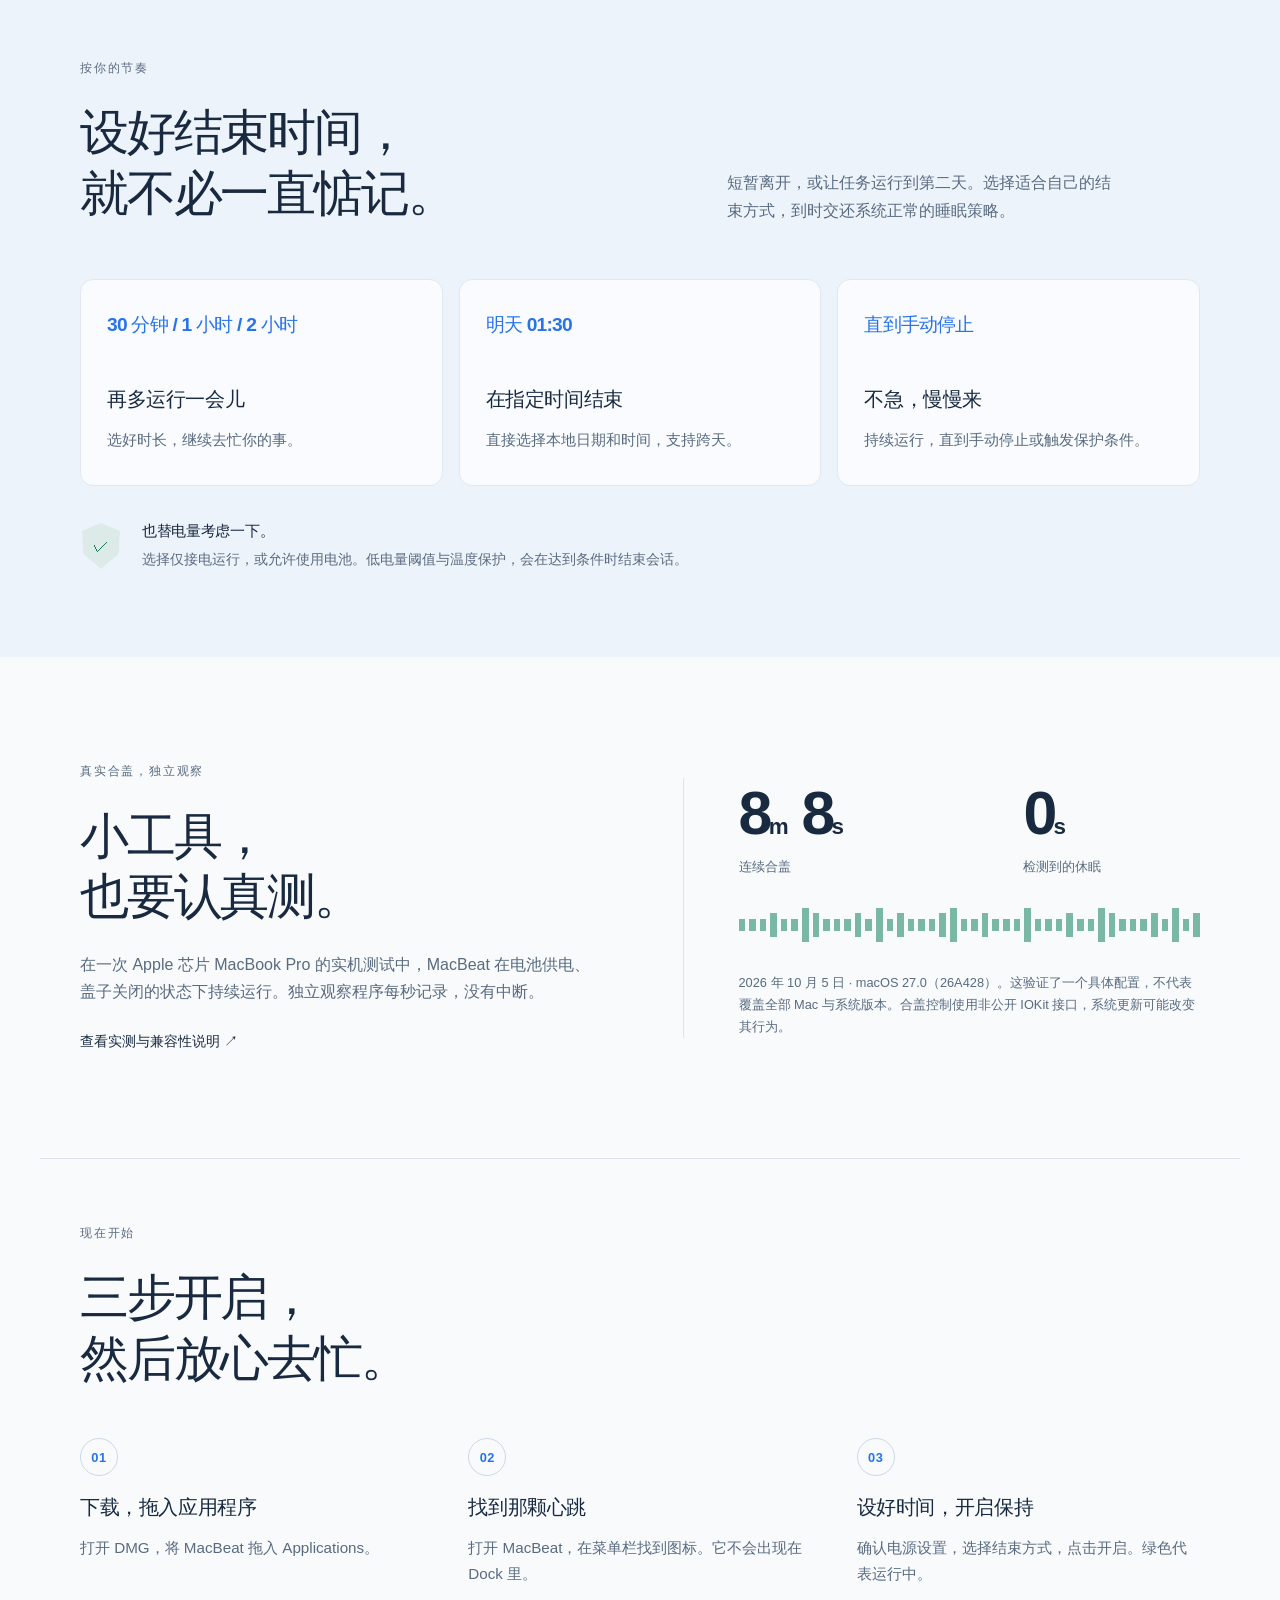
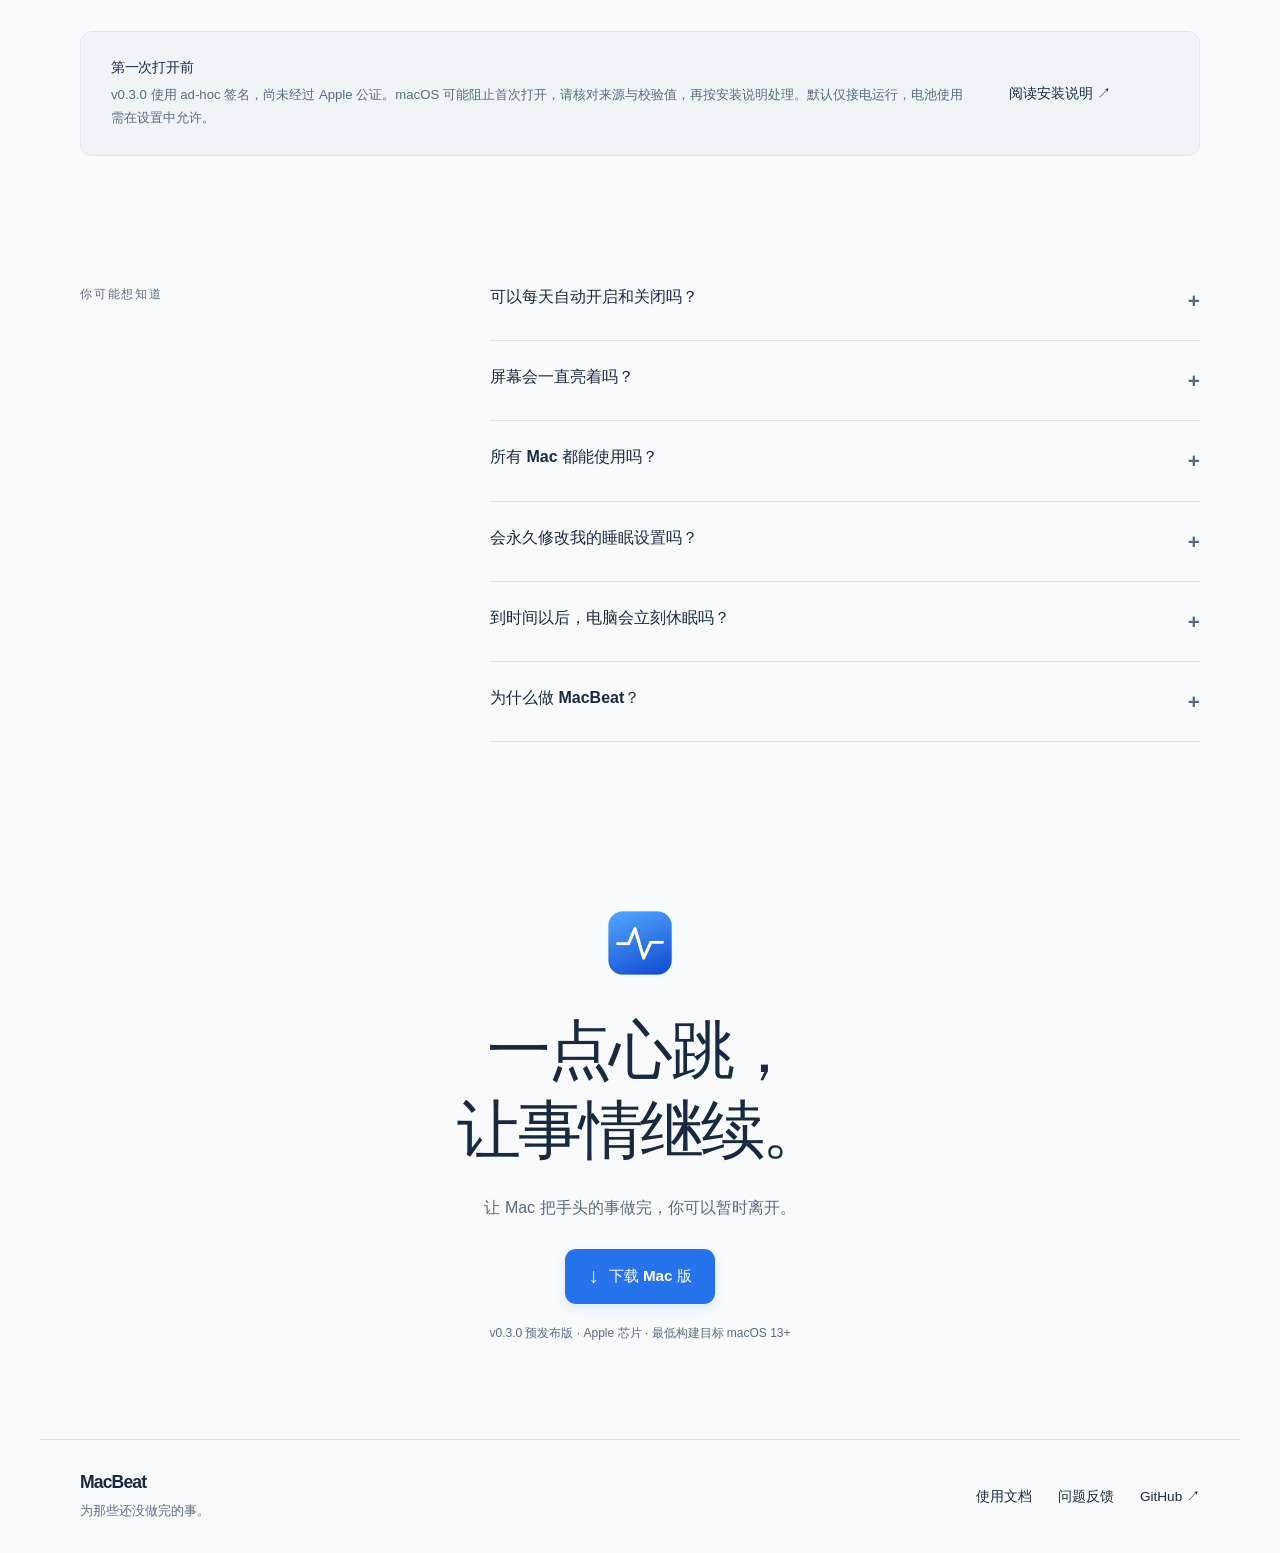
==== commit 8b4462cf: "Document v0.3.0 release, refresh download links and native screenshots" ====
--- a/website/zh.html
+++ b/website/zh.html
@@ -42,12 +42,12 @@
 </h1>
 <p class="lead">还没下完的文件、正在进行的计算、运行中的本地服务。暂时离开，让 Mac 把手头的事做完。</p>
 <div class="actions">
-<a class="button" href="https://github.com/xvshiting/macbeat/releases/download/v0.2.0/MacBeat-0.2.0-arm64.dmg">
+<a class="button" href="https://github.com/xvshiting/macbeat/releases/download/v0.3.0/MacBeat-0.3.0-arm64.dmg">
 <span aria-hidden="true">↓</span> 下载 Mac 版</a>
 <a class="text-link" href="https://github.com/xvshiting/macbeat">在 GitHub 查看 <span aria-hidden="true">↗</span>
 </a>
 </div>
-<p class="meta">v0.2.0 预发布版 · Apple 芯片 · 最低构建目标 macOS 13+</p>
+<p class="meta">v0.3.0 预发布版 · Apple 芯片 · 最低构建目标 macOS 13+</p>
 <p class="small">免费下载，无需账户，无需订阅。</p>
 </div>
 <div class="hero-visual">
@@ -318,7 +318,7 @@
 <aside class="notice">
 <div>
 <h3>第一次打开前</h3>
-<p>v0.2.0 使用 ad-hoc 签名，尚未经过 Apple 公证。macOS 可能阻止首次打开，请核对来源与校验值，再按安装说明处理。默认仅接电运行，电池使用需在设置中允许。</p>
+<p>v0.3.0 使用 ad-hoc 签名，尚未经过 Apple 公证。macOS 可能阻止首次打开，请核对来源与校验值，再按安装说明处理。默认仅接电运行，电池使用需在设置中允许。</p>
 </div>
 <a class="text-link" href="https://github.com/xvshiting/macbeat/blob/main/README.zh-CN.md#下载与安装">阅读安装说明 ↗</a>
 </aside>
@@ -326,11 +326,11 @@
 <section class="faq section wrap">
 <p class="eyebrow">你可能想知道</p>
 <div>
-<details><summary>可以每天自动开启和关闭吗？<span aria-hidden="true">+</span></summary><p>可以。在设置中开启“每日定时”，选择自动开启和关闭时间并保存，支持跨午夜。需要 MacBeat 正在运行，不能唤醒已休眠或关机的电脑。在尚未执行的时段内唤醒，会补开到结束时间；停止或失败后，本次时段不再重试。已有手动会话时，会跳过本次定时。</p></details>
+<details><summary>可以每天自动开启和关闭吗？<span aria-hidden="true">+</span></summary><p>可以。在“每日计划”的 24 小时圆盘中安排多个时段并保存，拖动弧段调整起止时间或整体移动，重叠时可预览合并。跨午夜可拆为 22:00–24:00 和 00:00–02:00 两段。需要 MacBeat 正在运行，不能唤醒已休眠或关机的电脑。在尚未执行的时段内唤醒，会补开到结束时间；停止或失败后，本次时段不再重试。已有手动会话时，会跳过本次定时。</p></details>
 <details>
 <summary>屏幕会一直亮着吗？<span aria-hidden="true">+</span>
 </summary>
-<p>不会。MacBeat 保持系统唤醒，屏幕仍可正常熄灭。屏幕变黑本身不代表任务已经停止。</p>
+<p>不会。MacBeat 保持系统唤醒，屏幕仍可正常熄灭。合盖会话默认自动锁屏，屏幕可熄灭，开盖后通过系统解锁；可在设置中关闭自动锁屏。屏幕变黑本身不代表任务已经停止。</p>
 </details>
 <details>
 <summary>所有 Mac 都能使用吗？<span aria-hidden="true">+</span>
@@ -340,7 +340,7 @@
 <details>
 <summary>会永久修改我的睡眠设置吗？<span aria-hidden="true">+</span>
 </summary>
-<p>MacBeat 不执行 pmset disablesleep，也不写入持久电源设置。会话使用临时请求，并配有辅助与恢复进程。合盖控制涉及共享系统状态，请避免同时运行多个合盖控制工具。</p>
+<p>普通会话使用临时请求，不修改持久电源设置。独立的“恢复正常睡眠”会请求管理员授权，恢复全局睡眠限制和被关闭的闲置睡眠计时。其他程序仍持有的请求会列出，直到对应程序自行释放。合盖控制涉及共享系统状态，请避免同时运行多个合盖控制工具。</p>
 </details>
 <details>
 <summary>到时间以后，电脑会立刻休眠吗？<span aria-hidden="true">+</span>
@@ -358,9 +358,9 @@
 <img src="assets/icon.png" alt="" width="72" height="72">
 <h2>一点心跳，<br>让事情继续。</h2>
 <p>让 Mac 把手头的事做完，你可以暂时离开。</p>
-<a class="button" href="https://github.com/xvshiting/macbeat/releases/download/v0.2.0/MacBeat-0.2.0-arm64.dmg">
+<a class="button" href="https://github.com/xvshiting/macbeat/releases/download/v0.3.0/MacBeat-0.3.0-arm64.dmg">
 <span aria-hidden="true">↓</span> 下载 Mac 版</a>
-<p class="meta">v0.2.0 预发布版 · Apple 芯片 · 最低构建目标 macOS 13+</p>
+<p class="meta">v0.3.0 预发布版 · Apple 芯片 · 最低构建目标 macOS 13+</p>
 </section>
 </main>
 <footer class="wrap">
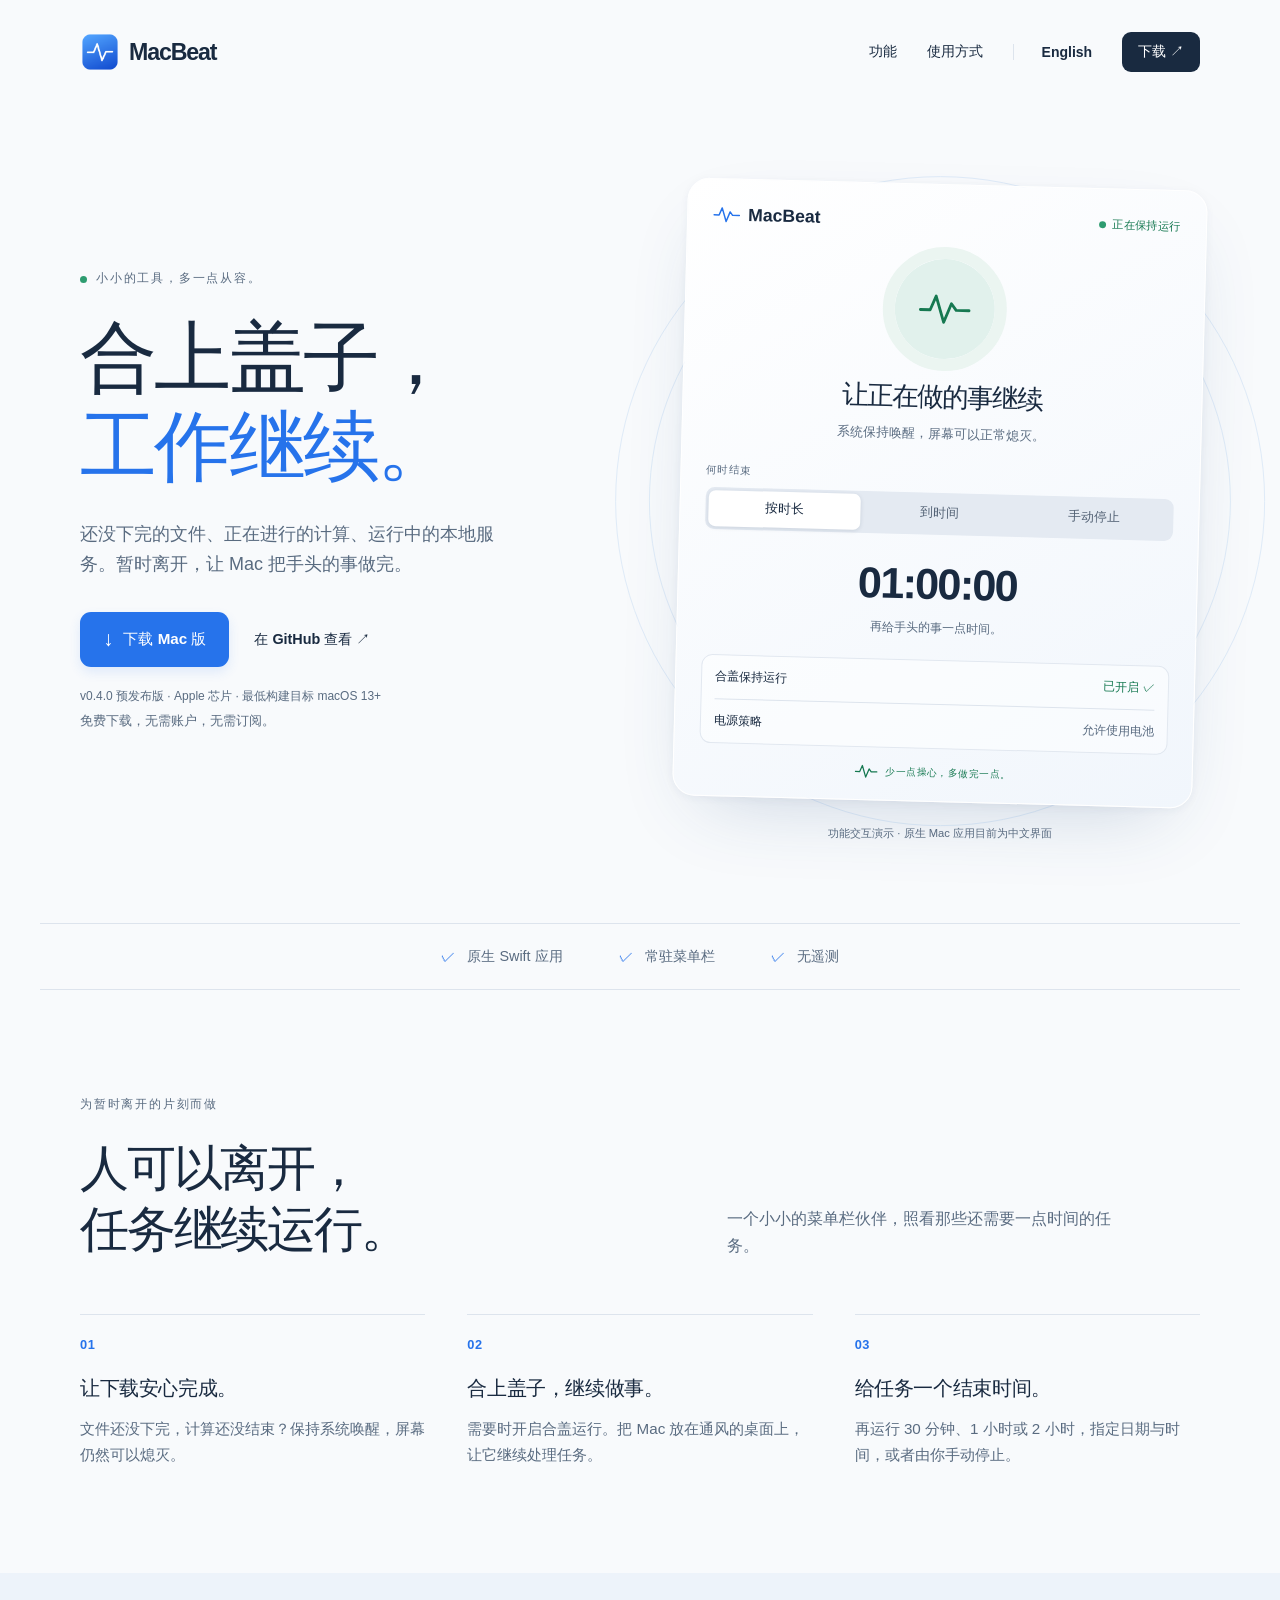
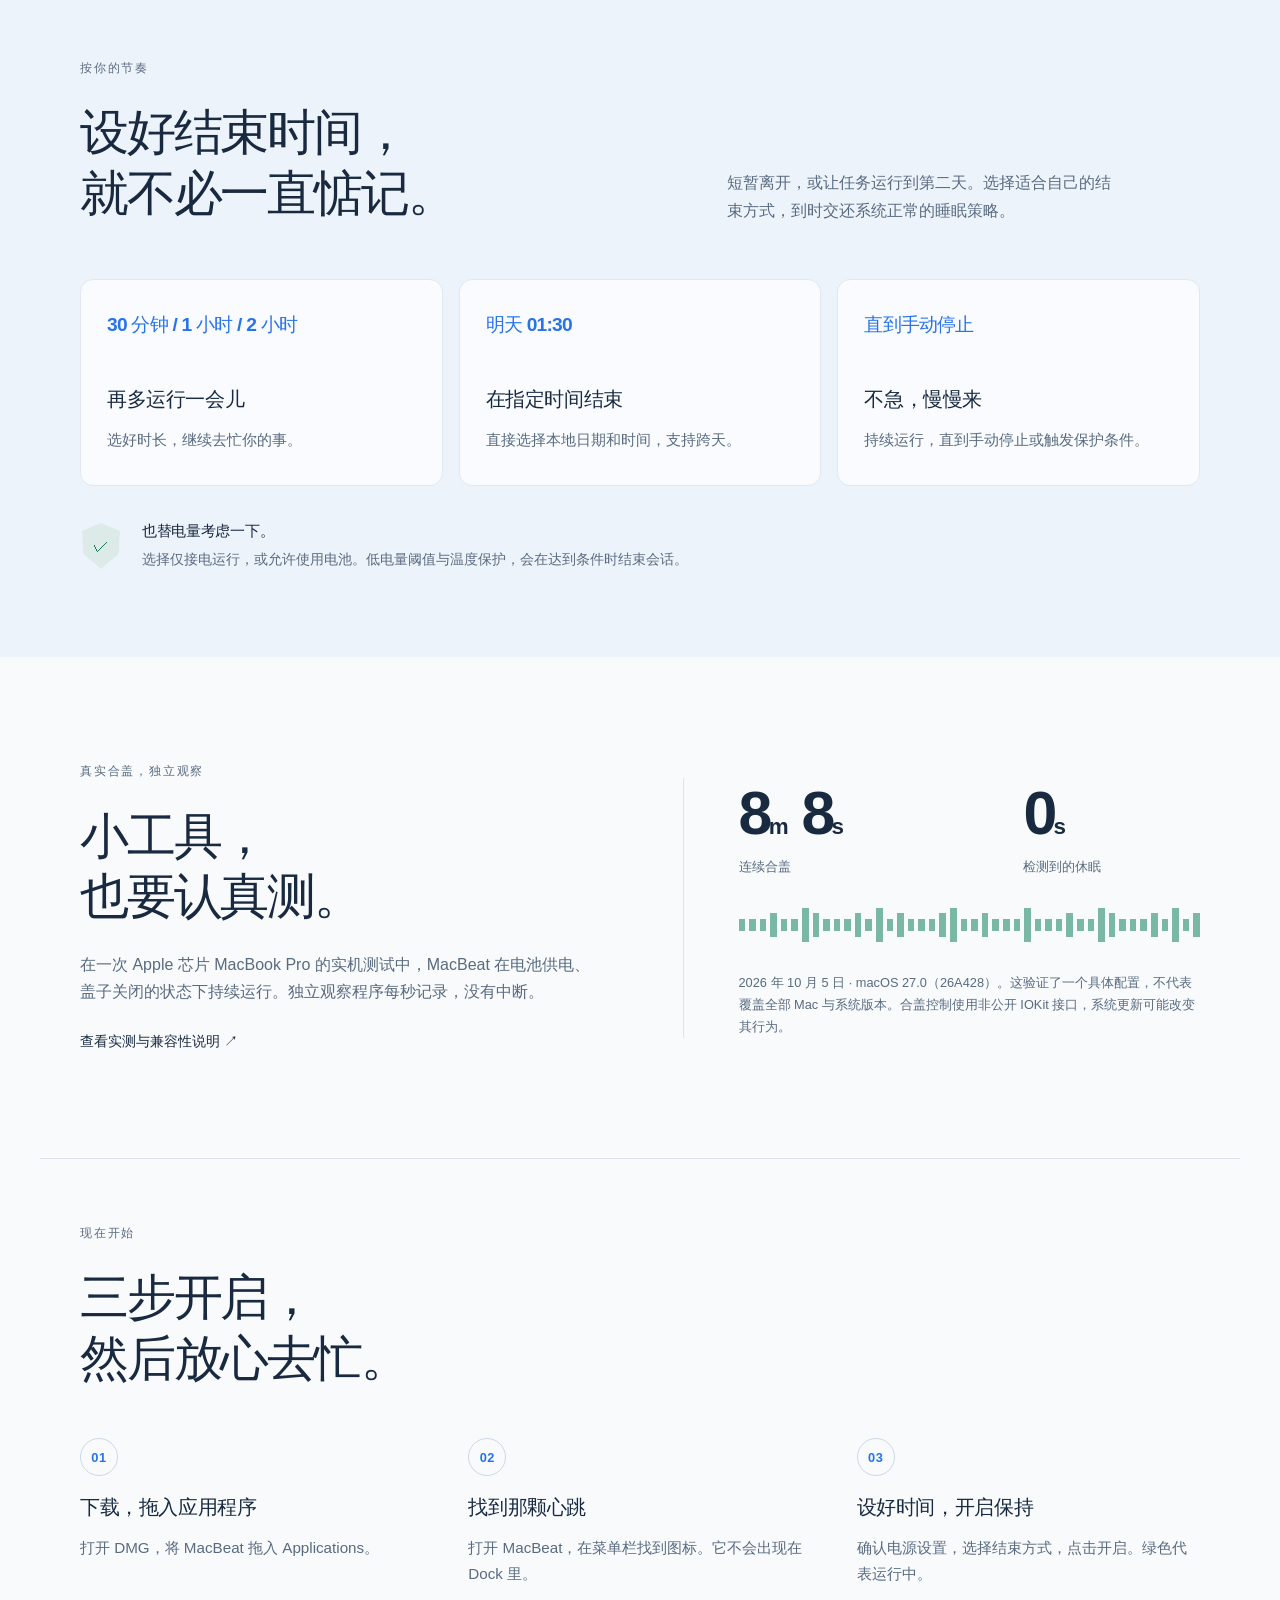
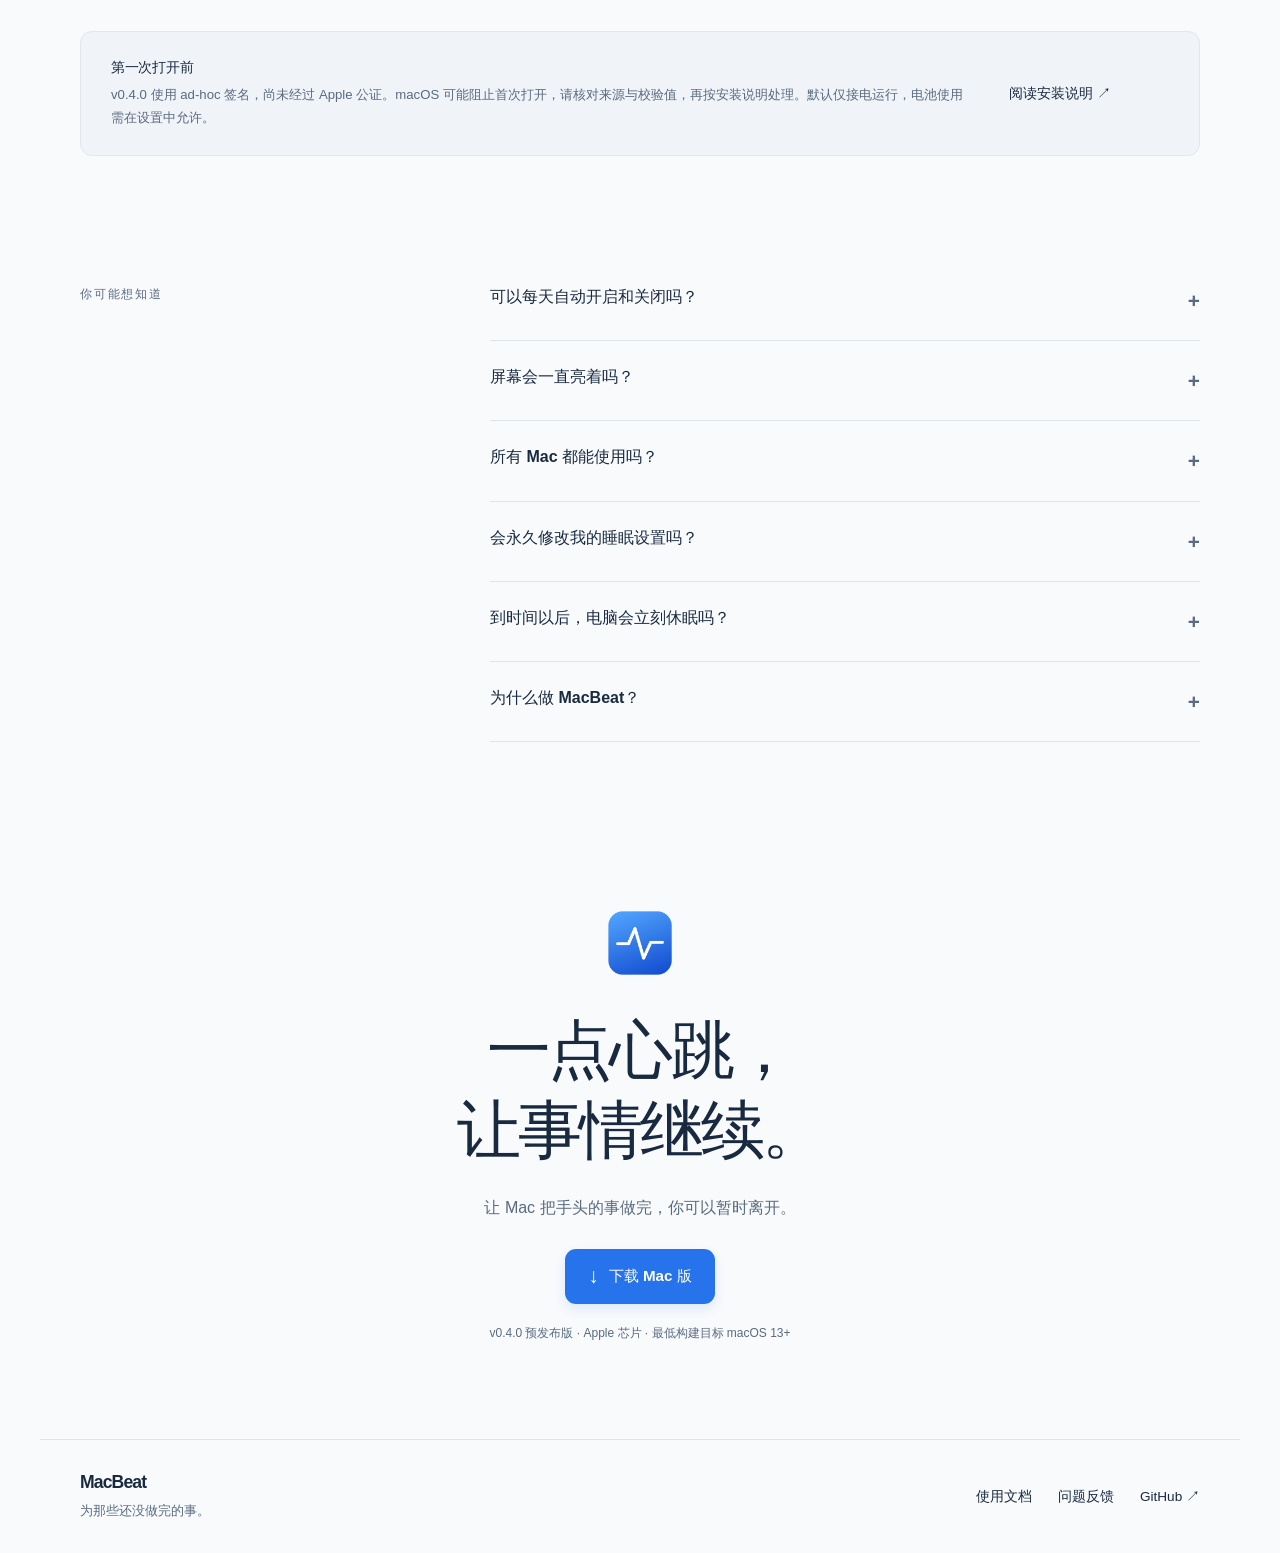
==== commit cdfa9e88: "Prepare v0.4.0 prerelease documentation and portal downloads" ====
--- a/website/zh.html
+++ b/website/zh.html
@@ -42,12 +42,12 @@
 </h1>
 <p class="lead">还没下完的文件、正在进行的计算、运行中的本地服务。暂时离开，让 Mac 把手头的事做完。</p>
 <div class="actions">
-<a class="button" href="https://github.com/xvshiting/macbeat/releases/download/v0.3.0/MacBeat-0.3.0-arm64.dmg">
+<a class="button" href="https://github.com/xvshiting/macbeat/releases/download/v0.4.0/MacBeat-0.4.0-arm64.dmg">
 <span aria-hidden="true">↓</span> 下载 Mac 版</a>
 <a class="text-link" href="https://github.com/xvshiting/macbeat">在 GitHub 查看 <span aria-hidden="true">↗</span>
 </a>
 </div>
-<p class="meta">v0.3.0 预发布版 · Apple 芯片 · 最低构建目标 macOS 13+</p>
+<p class="meta">v0.4.0 预发布版 · Apple 芯片 · 最低构建目标 macOS 13+</p>
 <p class="small">免费下载，无需账户，无需订阅。</p>
 </div>
 <div class="hero-visual">
@@ -318,7 +318,7 @@
 <aside class="notice">
 <div>
 <h3>第一次打开前</h3>
-<p>v0.3.0 使用 ad-hoc 签名，尚未经过 Apple 公证。macOS 可能阻止首次打开，请核对来源与校验值，再按安装说明处理。默认仅接电运行，电池使用需在设置中允许。</p>
+<p>v0.4.0 使用 ad-hoc 签名，尚未经过 Apple 公证。macOS 可能阻止首次打开，请核对来源与校验值，再按安装说明处理。默认仅接电运行，电池使用需在设置中允许。</p>
 </div>
 <a class="text-link" href="https://github.com/xvshiting/macbeat/blob/main/README.zh-CN.md#下载与安装">阅读安装说明 ↗</a>
 </aside>
@@ -326,7 +326,7 @@
 <section class="faq section wrap">
 <p class="eyebrow">你可能想知道</p>
 <div>
-<details><summary>可以每天自动开启和关闭吗？<span aria-hidden="true">+</span></summary><p>可以。在“每日计划”的 24 小时圆盘中安排多个时段并保存，拖动弧段调整起止时间或整体移动，重叠时可预览合并。跨午夜可拆为 22:00–24:00 和 00:00–02:00 两段。需要 MacBeat 正在运行，不能唤醒已休眠或关机的电脑。在尚未执行的时段内唤醒，会补开到结束时间；停止或失败后，本次时段不再重试。已有手动会话时，会跳过本次定时。</p></details>
+<details><summary>可以每天自动开启和关闭吗？<span aria-hidden="true">+</span></summary><p>可以。在“每日计划”的 24 小时圆盘中安排多个时段并保存，拖动弧段调整起止时间或整体移动，重叠时可预览合并。跨午夜可拆为 22:00–24:00 和 00:00–02:00 两段。需要保持 MacBeat 运行。可选的「到点唤醒 Mac」默认关闭，保存时需管理员授权安装服务，然后请求从休眠唤醒，不会开机或自动解锁。服务安装与真正的定时唤醒尚未实机验证，请先接电测试此实验性功能。在尚未执行的时段内唤醒，会补开到结束时间；停止或失败后，本次时段不再重试。已有手动会话时，会跳过本次定时。</p></details>
 <details>
 <summary>屏幕会一直亮着吗？<span aria-hidden="true">+</span>
 </summary>
@@ -340,7 +340,7 @@
 <details>
 <summary>会永久修改我的睡眠设置吗？<span aria-hidden="true">+</span>
 </summary>
-<p>普通会话使用临时请求，不修改持久电源设置。独立的“恢复正常睡眠”会请求管理员授权，恢复全局睡眠限制和被关闭的闲置睡眠计时。其他程序仍持有的请求会列出，直到对应程序自行释放。合盖控制涉及共享系统状态，请避免同时运行多个合盖控制工具。</p>
+<p>普通会话使用临时请求，不修改持久电源设置。可选的到点唤醒需要管理员授权安装专用服务，只管理 MacBeat 自己的唤醒预约；暂停计划或关闭唤醒后，可选择移除服务。独立的“恢复正常睡眠”会请求管理员授权，恢复全局睡眠限制和被关闭的闲置睡眠计时。其他程序仍持有的请求会列出，直到对应程序自行释放。合盖控制涉及共享系统状态，请避免同时运行多个合盖控制工具。</p>
 </details>
 <details>
 <summary>到时间以后，电脑会立刻休眠吗？<span aria-hidden="true">+</span>
@@ -358,9 +358,9 @@
 <img src="assets/icon.png" alt="" width="72" height="72">
 <h2>一点心跳，<br>让事情继续。</h2>
 <p>让 Mac 把手头的事做完，你可以暂时离开。</p>
-<a class="button" href="https://github.com/xvshiting/macbeat/releases/download/v0.3.0/MacBeat-0.3.0-arm64.dmg">
+<a class="button" href="https://github.com/xvshiting/macbeat/releases/download/v0.4.0/MacBeat-0.4.0-arm64.dmg">
 <span aria-hidden="true">↓</span> 下载 Mac 版</a>
-<p class="meta">v0.3.0 预发布版 · Apple 芯片 · 最低构建目标 macOS 13+</p>
+<p class="meta">v0.4.0 预发布版 · Apple 芯片 · 最低构建目标 macOS 13+</p>
 </section>
 </main>
 <footer class="wrap">
